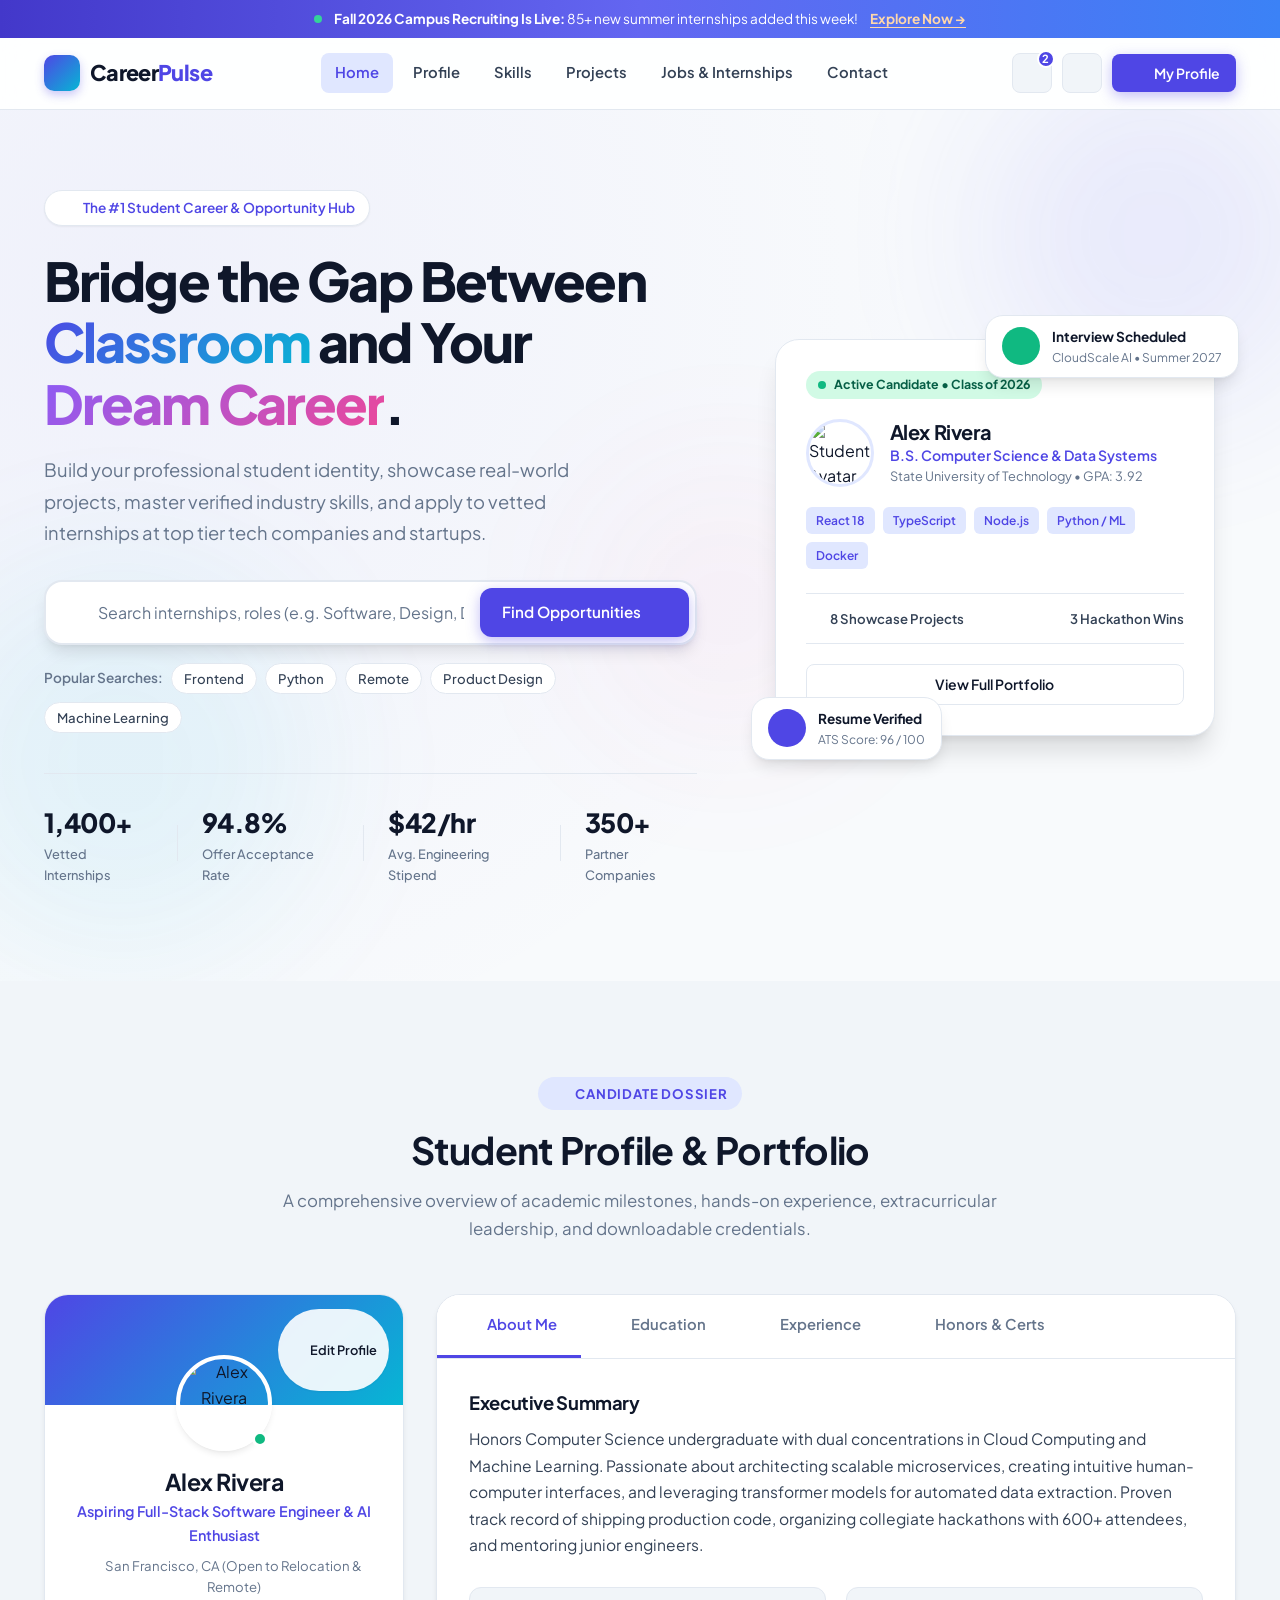
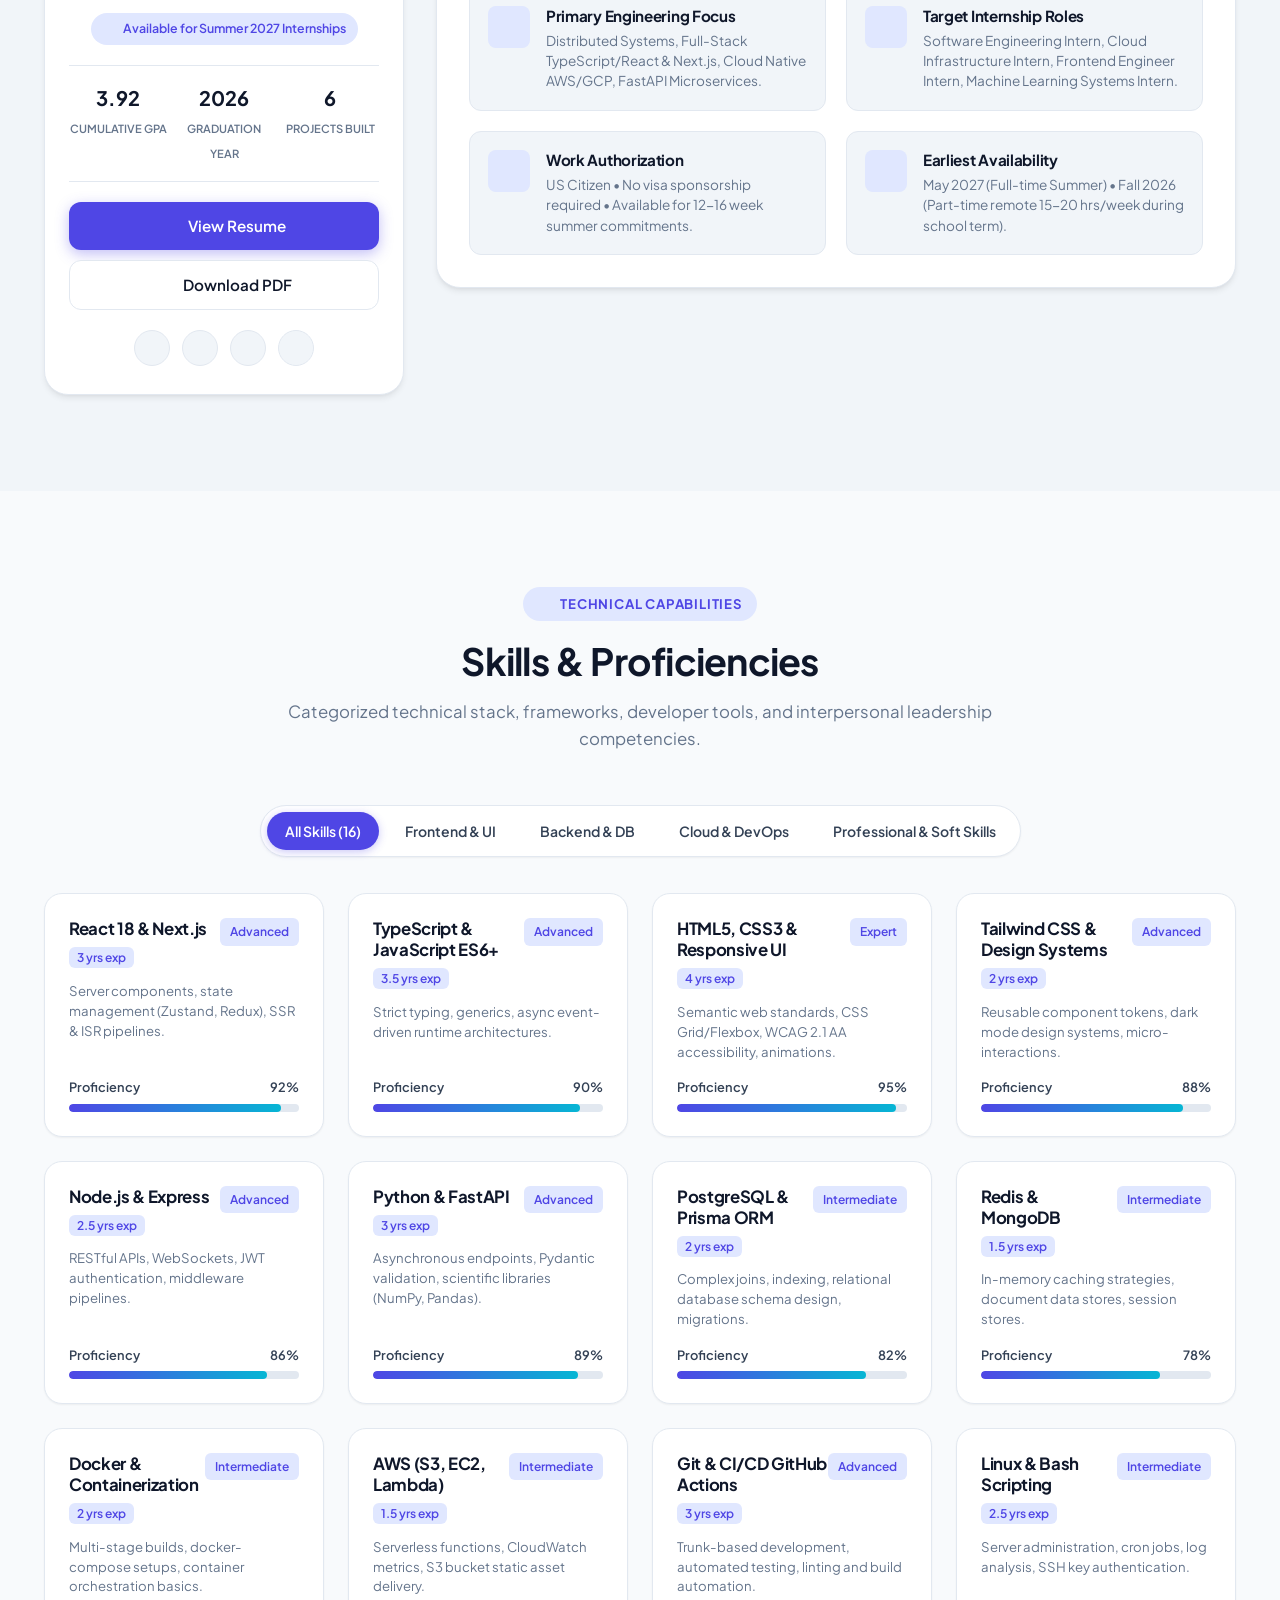
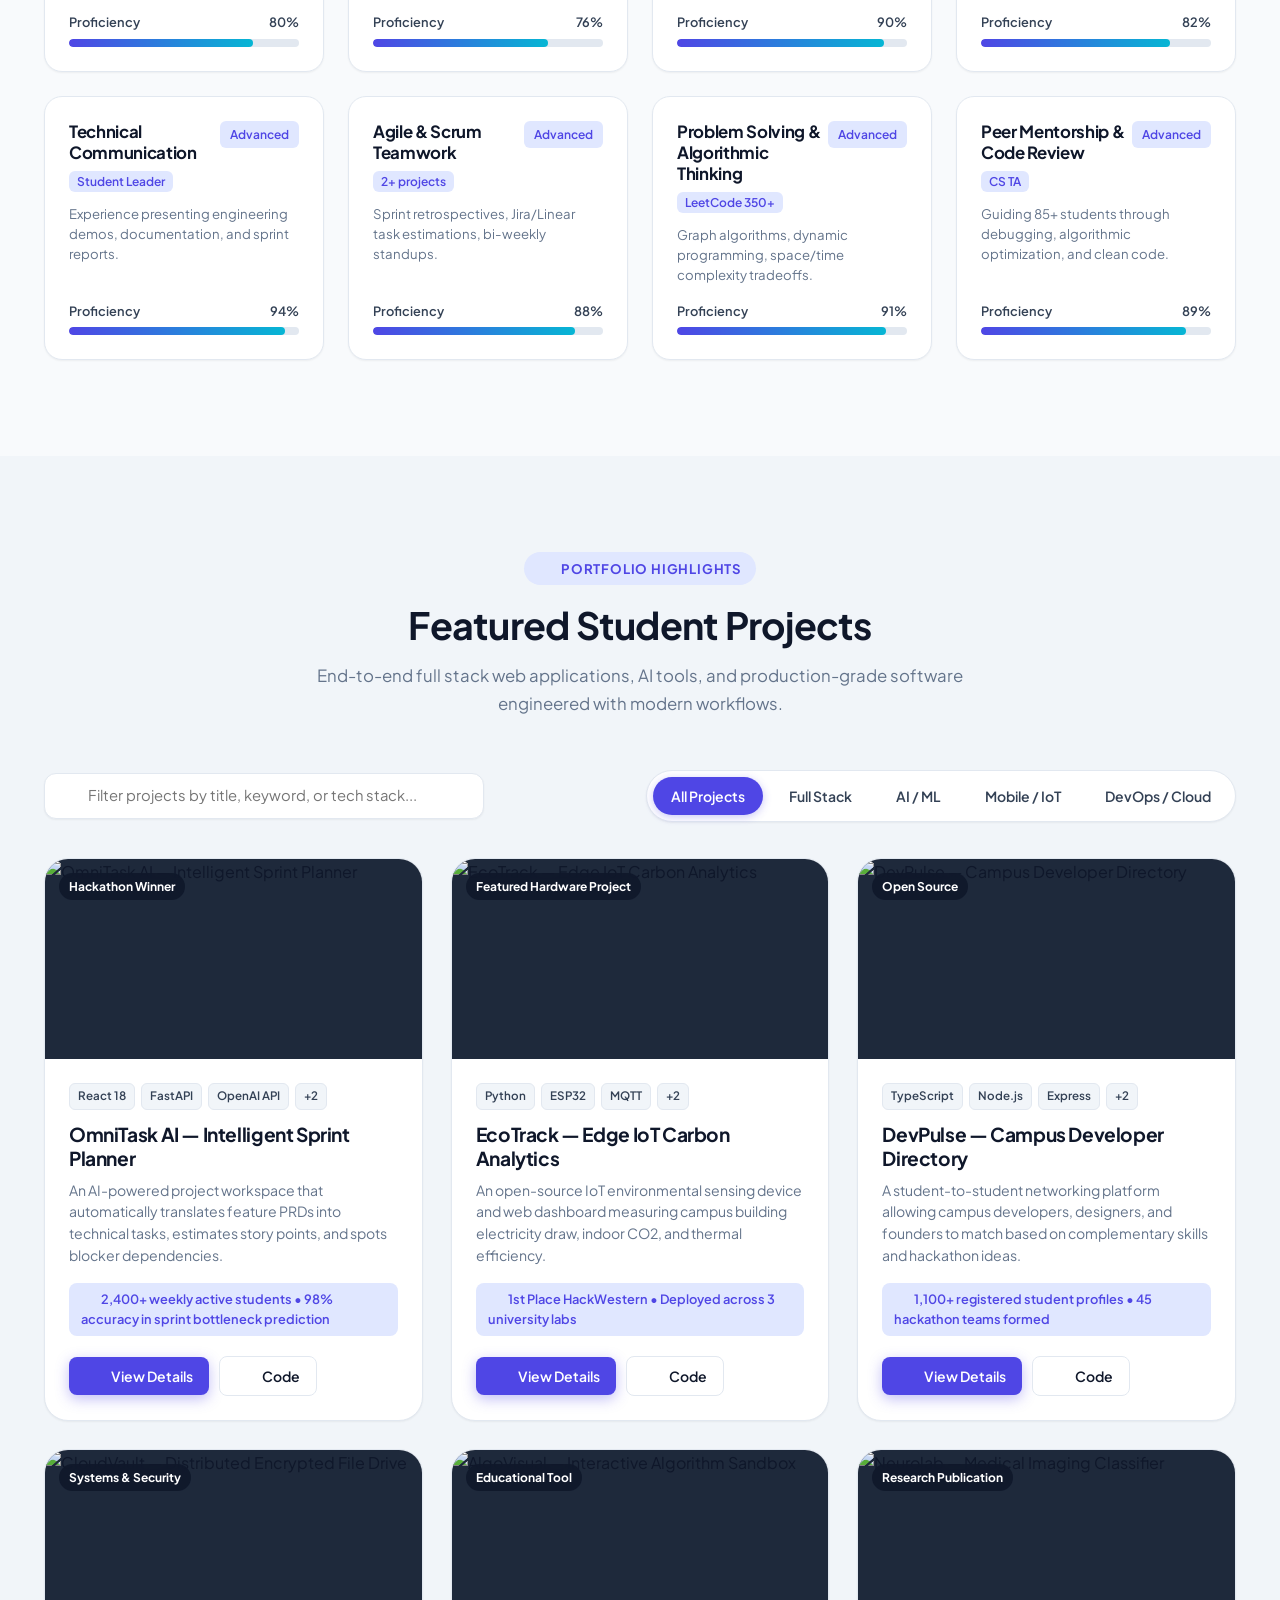
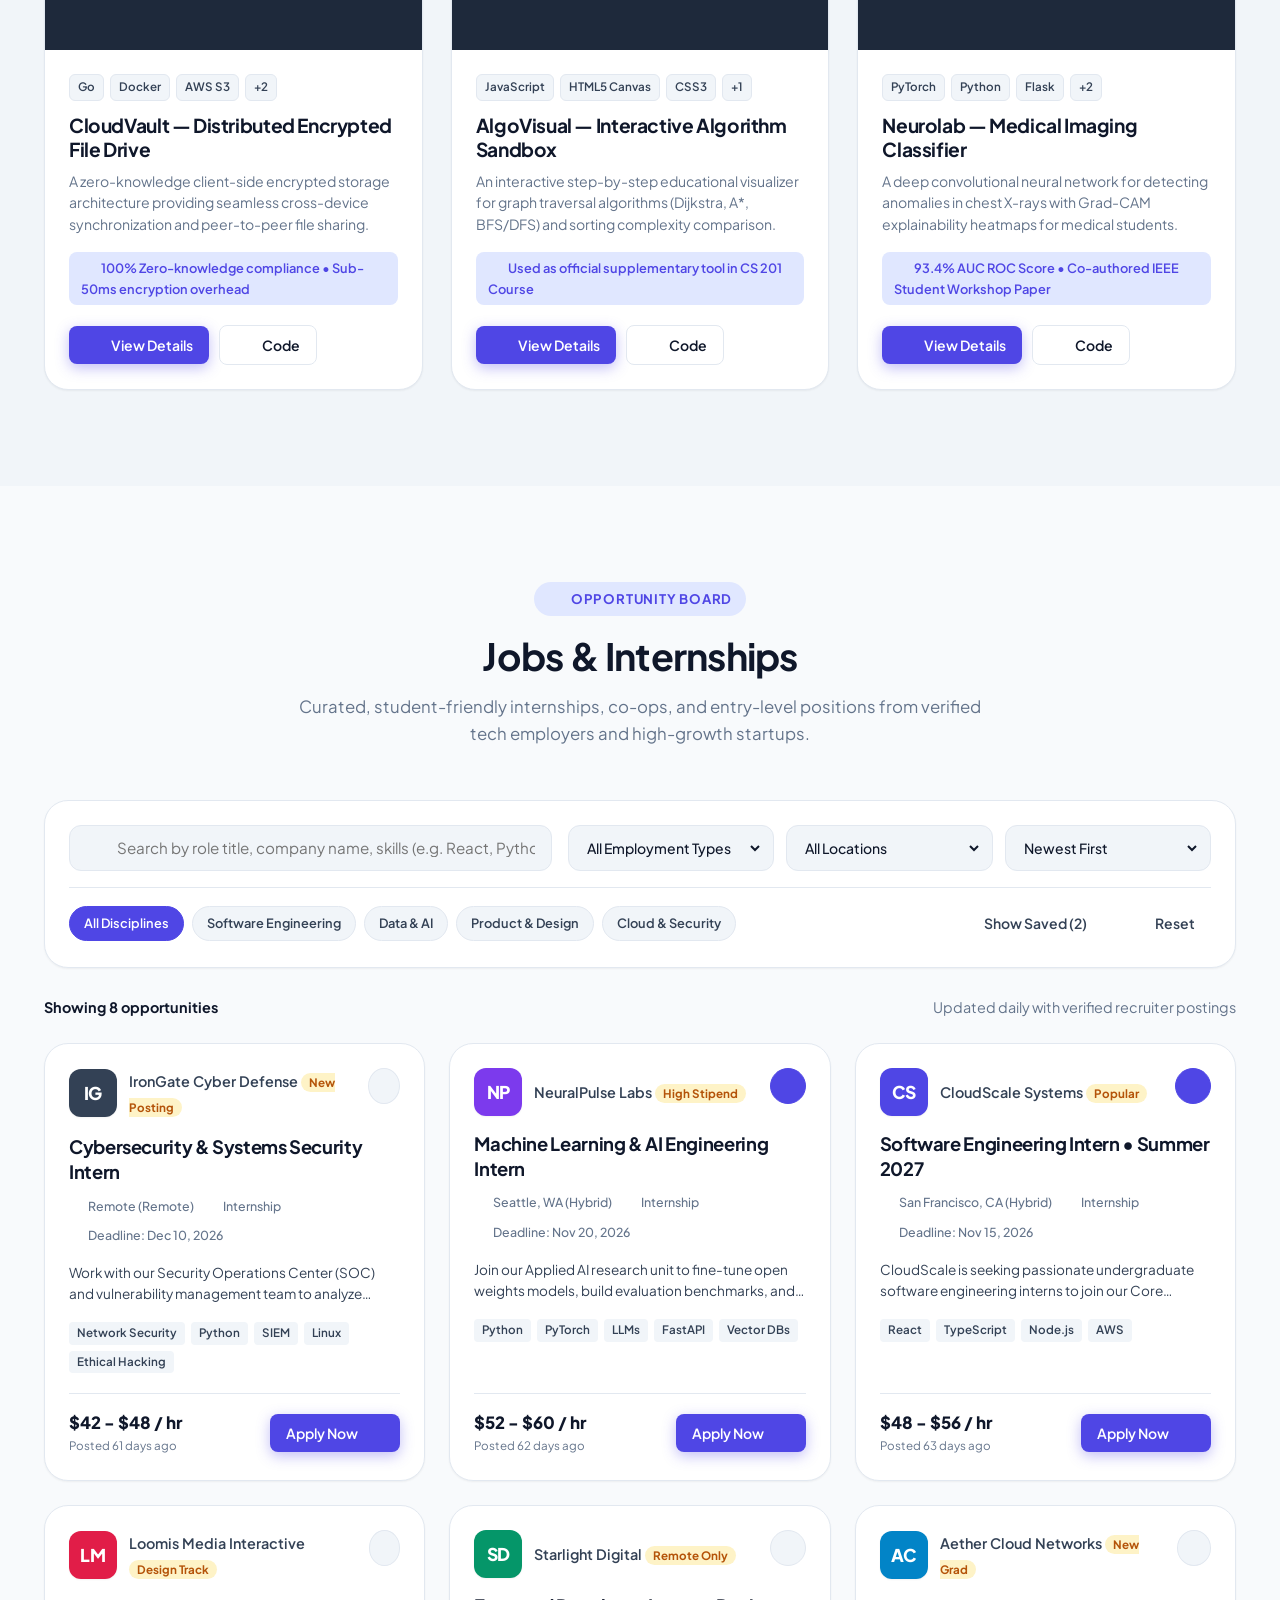
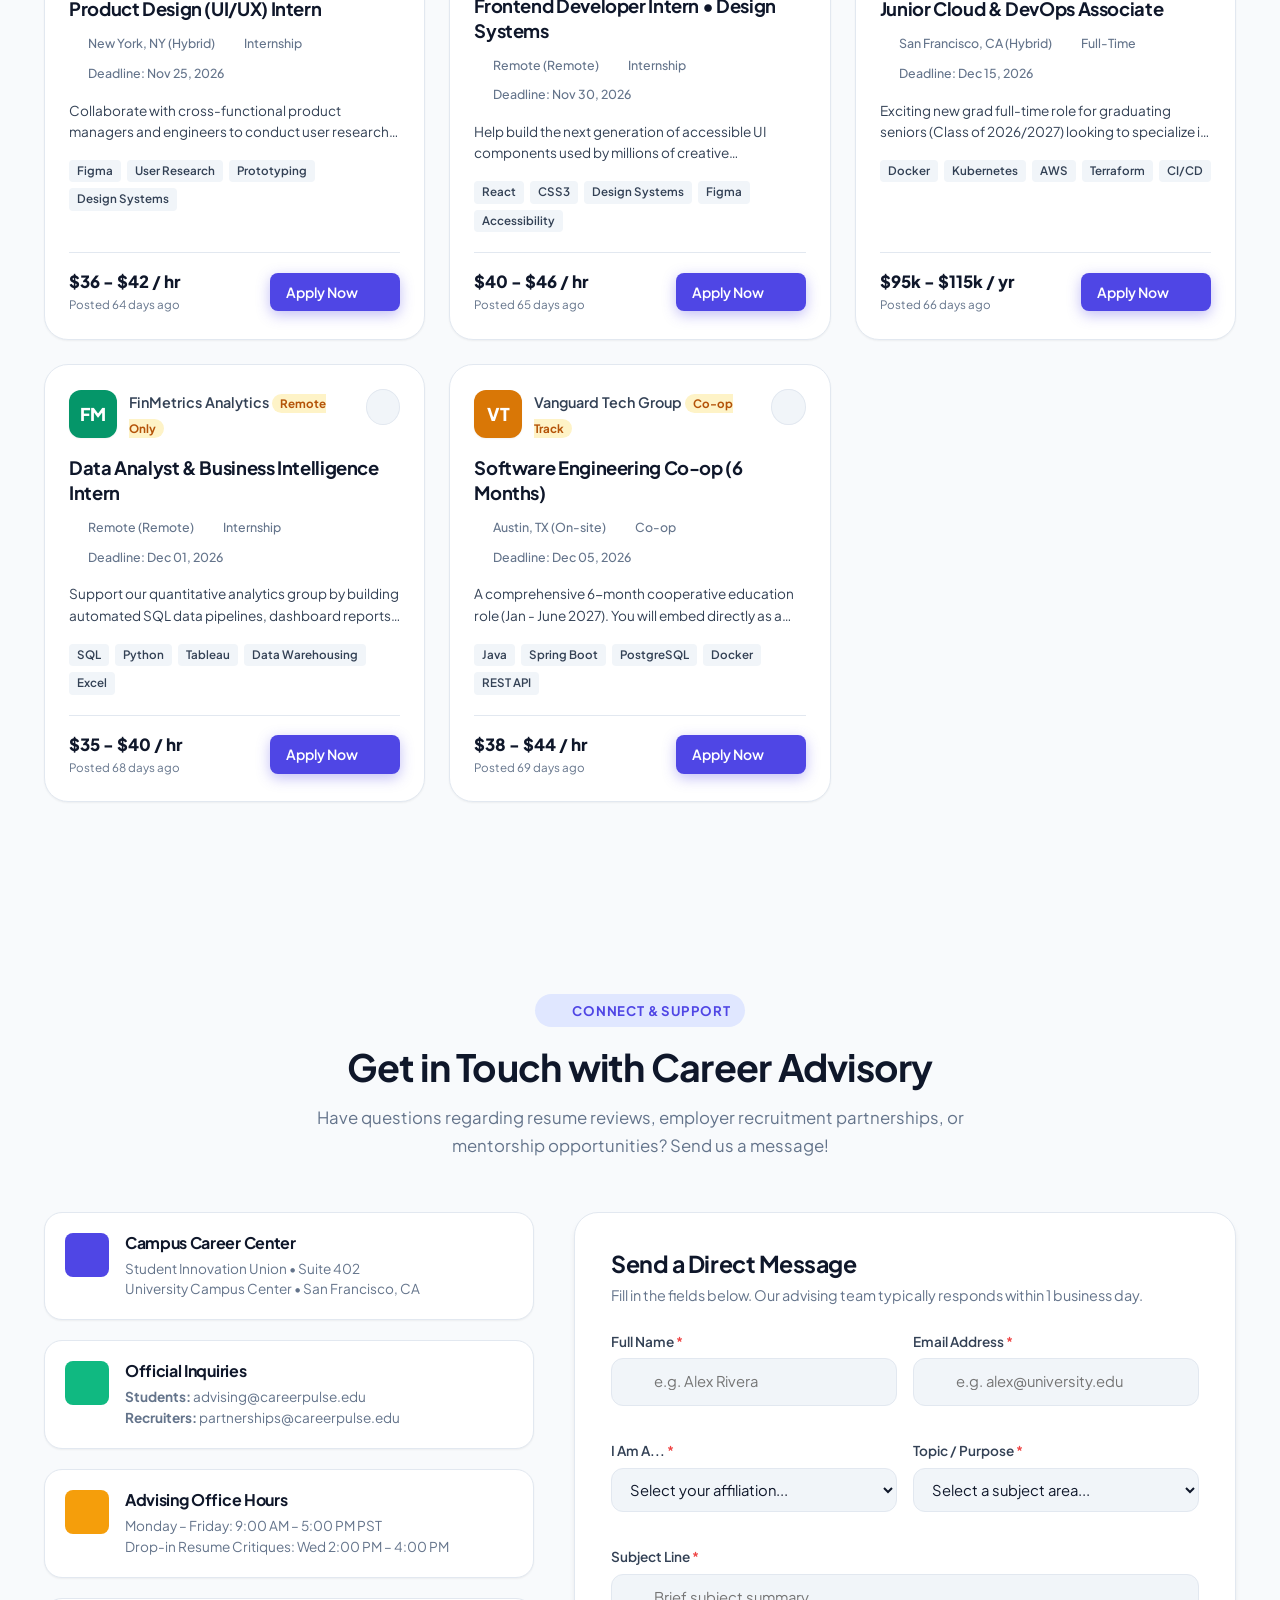
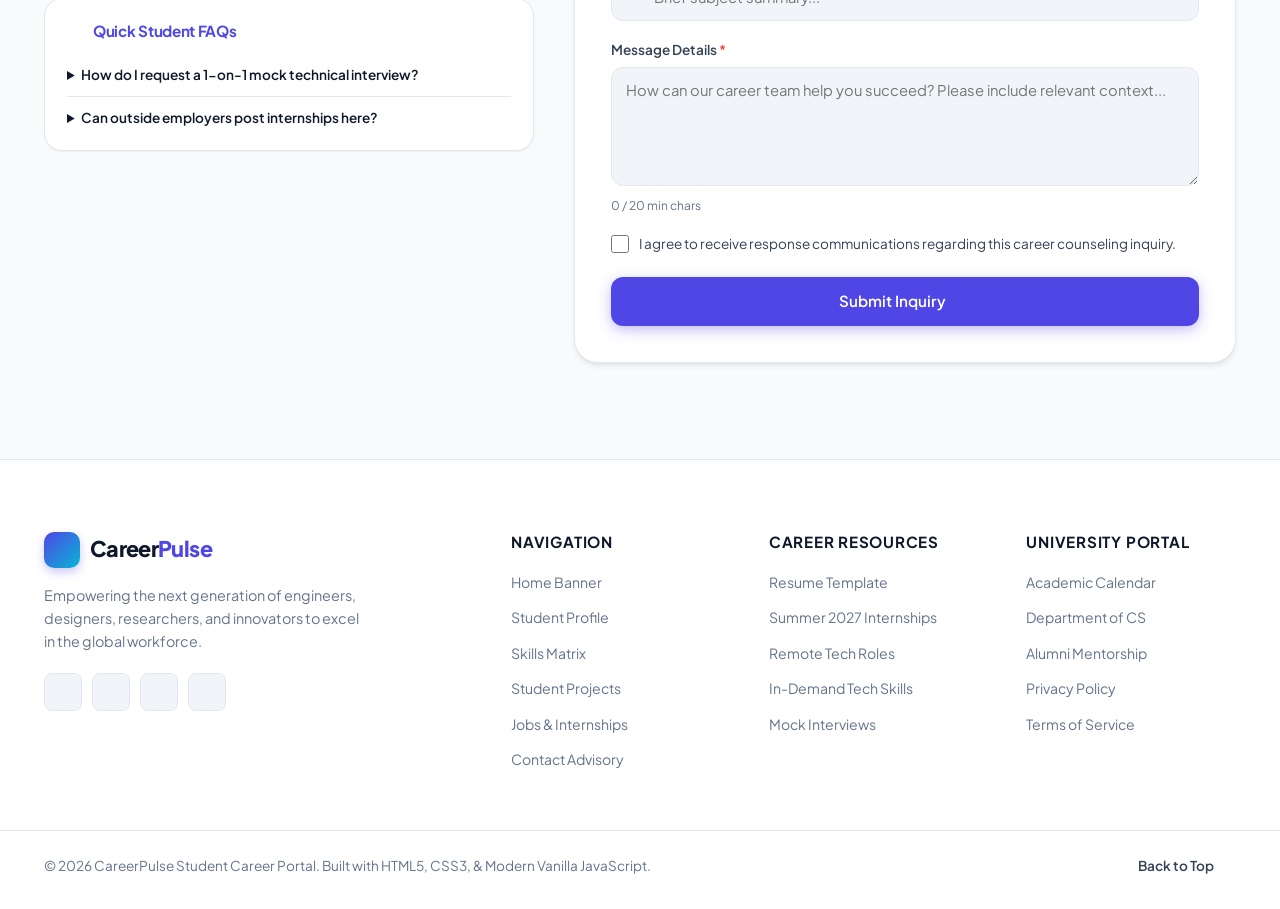
==== index.html @ 093ca470 "Initial commit: Modern responsive student career website" ====
<!DOCTYPE html>
<html lang="en" data-theme="light">
<head>
  <meta charset="UTF-8">
  <meta name="viewport" content="width=device-width, initial-scale=1.0">
  <title>CareerPulse | Modern Student Career & Internship Portal</title>
  <meta name="description" content="Discover top student internships, showcase your projects, track in-demand skills, and connect with top recruiters.">
  <link rel="preconnect" href="https://fonts.googleapis.com">
  <link rel="preconnect" href="https://fonts.gstatic.com" crossorigin>
  <link href="https://fonts.googleapis.com/css2?family=Plus+Jakarta+Sans:wght@300;400;500;600;700;800&family=Space+Grotesk:wght@500;700&display=swap" rel="stylesheet">
  <!-- Lucide Icons -->
  <script src="https://unpkg.com/lucide@latest"></script>
  <link rel="stylesheet" href="css/style.css">
</head>
<body>
  <!-- Top Announcement Bar -->
  <aside class="announcement-bar" role="region" aria-label="Announcement">
    <div class="container announcement-content">
      <span class="badge-pulse"></span>
      <span class="announcement-text"><strong>Fall 2026 Campus Recruiting Is Live:</strong> 85+ new summer internships added this week!</span>
      <a href="#jobs" class="announcement-link">Explore Now &rarr;</a>
    </div>
  </aside>

  <!-- Navigation Bar -->
  <header class="navbar" id="navbar">
    <div class="container nav-container">
      <a href="#home" class="nav-logo" aria-label="CareerPulse Home">
        <div class="logo-icon">
          <i data-lucide="sparkles"></i>
        </div>
        <span class="logo-text">Career<span>Pulse</span></span>
      </a>

      <!-- Desktop Nav Links -->
      <nav class="nav-links" id="navLinks" aria-label="Main Navigation">
        <a href="#home" class="nav-link active">Home</a>
        <a href="#profile" class="nav-link">Profile</a>
        <a href="#skills" class="nav-link">Skills</a>
        <a href="#projects" class="nav-link">Projects</a>
        <a href="#jobs" class="nav-link">Jobs & Internships</a>
        <a href="#contact" class="nav-link">Contact</a>
      </nav>

      <!-- Right Nav Controls -->
      <div class="nav-actions">
        <!-- Saved Jobs Indicator -->
        <button class="nav-btn saved-jobs-btn" id="savedJobsToggleBtn" title="View Bookmarked Jobs" aria-label="View Saved Jobs">
          <i data-lucide="bookmark"></i>
          <span class="badge-count" id="savedJobsCounter">0</span>
        </button>

        <!-- Theme Toggle -->
        <button class="nav-btn theme-toggle" id="themeToggleBtn" title="Toggle Theme" aria-label="Toggle dark/light theme">
          <i data-lucide="moon" class="theme-icon-moon"></i>
          <i data-lucide="sun" class="theme-icon-sun"></i>
        </button>

        <!-- Edit Profile / Quick Action -->
        <button class="btn btn-primary btn-sm" id="quickProfileBtn">
          <i data-lucide="user-check"></i>
          <span>My Profile</span>
        </button>

        <!-- Mobile Menu Hamburger -->
        <button class="nav-btn mobile-menu-btn" id="mobileMenuBtn" aria-label="Toggle Navigation Menu" aria-expanded="false">
          <i data-lucide="menu" class="menu-open-icon"></i>
          <i data-lucide="x" class="menu-close-icon"></i>
        </button>
      </div>
    </div>
  </header>

  <main>
    <!-- HERO SECTION -->
    <section id="home" class="hero-section">
      <div class="hero-bg-shapes" aria-hidden="true">
        <div class="shape shape-1"></div>
        <div class="shape shape-2"></div>
        <div class="shape shape-3"></div>
      </div>

      <div class="container hero-container">
        <div class="hero-content">
          <div class="hero-badge">
            <i data-lucide="graduation-cap"></i>
            <span>The #1 Student Career & Opportunity Hub</span>
          </div>

          <h1 class="hero-title">
            Bridge the Gap Between <span class="gradient-text">Classroom</span> and Your <span class="gradient-text-alt">Dream Career</span>.
          </h1>

          <p class="hero-description">
            Build your professional student identity, showcase real-world projects, master verified industry skills, and apply to vetted internships at top tier tech companies and startups.
          </p>

          <!-- Hero Search & Action Bar -->
          <div class="hero-search-box">
            <div class="hero-search-input-wrap">
              <i data-lucide="search" class="search-icon"></i>
              <input type="text" id="heroSearchInput" placeholder="Search internships, roles (e.g. Software, Design, Data)..." aria-label="Search opportunities">
            </div>
            <button class="btn btn-primary" id="heroSearchBtn">
              <span>Find Opportunities</span>
              <i data-lucide="arrow-right"></i>
            </button>
          </div>

          <div class="hero-quick-tags">
            <span class="quick-tags-label">Popular Searches:</span>
            <button class="tag-pill" data-query="Frontend">Frontend</button>
            <button class="tag-pill" data-query="Python">Python</button>
            <button class="tag-pill" data-query="Remote">Remote</button>
            <button class="tag-pill" data-query="Product Design">Product Design</button>
            <button class="tag-pill" data-query="Machine Learning">Machine Learning</button>
          </div>

          <!-- Hero Metrics -->
          <div class="hero-metrics">
            <div class="metric-card">
              <span class="metric-number">1,400+</span>
              <span class="metric-label">Vetted Internships</span>
            </div>
            <div class="metric-divider"></div>
            <div class="metric-card">
              <span class="metric-number">94.8%</span>
              <span class="metric-label">Offer Acceptance Rate</span>
            </div>
            <div class="metric-divider"></div>
            <div class="metric-card">
              <span class="metric-number">$42/hr</span>
              <span class="metric-label">Avg. Engineering Stipend</span>
            </div>
            <div class="metric-divider"></div>
            <div class="metric-card">
              <span class="metric-number">350+</span>
              <span class="metric-label">Partner Companies</span>
            </div>
          </div>
        </div>

        <!-- Hero Interactive Preview Card -->
        <div class="hero-visual">
          <div class="hero-card-stack">
            <!-- Glassmorphism Preview Card -->
            <div class="featured-student-card">
              <div class="card-status-pill">
                <span class="status-dot"></span>
                <span>Active Candidate &bull; Class of 2026</span>
              </div>
              <div class="student-mini-profile">
                <img src="https://images.unsplash.com/photo-1534528741775-53994a69daeb?auto=format&fit=crop&w=250&q=80" alt="Student Avatar" class="mini-avatar" id="heroAvatarImg">
                <div>
                  <h3 class="student-name" id="heroCardName">Alex Rivera</h3>
                  <p class="student-role" id="heroCardRole">Computer Science & Data Senior</p>
                  <p class="student-uni">State University of Technology &bull; GPA: 3.92</p>
                </div>
              </div>

              <div class="card-skills-row">
                <span class="badge badge-accent">React 18</span>
                <span class="badge badge-accent">TypeScript</span>
                <span class="badge badge-accent">Node.js</span>
                <span class="badge badge-accent">Python / ML</span>
                <span class="badge badge-accent">Docker</span>
              </div>

              <div class="hero-card-stats">
                <div class="stat-mini">
                  <i data-lucide="folder-git-2"></i>
                  <span>8 Showcase Projects</span>
                </div>
                <div class="stat-mini">
                  <i data-lucide="award"></i>
                  <span>3 Hackathon Wins</span>
                </div>
              </div>

              <div class="hero-card-actions">
                <a href="#profile" class="btn btn-outline btn-sm full-width">View Full Portfolio</a>
              </div>
            </div>

            <!-- Floating Badges -->
            <div class="floating-badge badge-top-right">
              <div class="icon-circle bg-emerald">
                <i data-lucide="check-circle-2"></i>
              </div>
              <div>
                <strong>Interview Scheduled</strong>
                <p>CloudScale AI &bull; Summer 2027</p>
              </div>
            </div>

            <div class="floating-badge badge-bottom-left">
              <div class="icon-circle bg-indigo">
                <i data-lucide="file-check"></i>
              </div>
              <div>
                <strong>Resume Verified</strong>
                <p>ATS Score: 96 / 100</p>
              </div>
            </div>
          </div>
        </div>
      </div>
    </section>

    <!-- SECTION: STUDENT PROFILE -->
    <section id="profile" class="section profile-section">
      <div class="container">
        <div class="section-header">
          <div class="section-tag">
            <i data-lucide="user"></i>
            <span>Candidate Dossier</span>
          </div>
          <h2 class="section-title">Student Profile & Portfolio</h2>
          <p class="section-subtitle">
            A comprehensive overview of academic milestones, hands-on experience, extracurricular leadership, and downloadable credentials.
          </p>
        </div>

        <div class="profile-layout">
          <!-- Profile Sidebar Card -->
          <div class="profile-card">
            <div class="profile-banner">
              <button class="profile-edit-btn" id="openEditProfileBtn" title="Edit Student Profile">
                <i data-lucide="pencil"></i>
                <span>Edit Profile</span>
              </button>
            </div>

            <div class="profile-info-block">
              <div class="profile-avatar-wrapper">
                <img src="https://images.unsplash.com/photo-1534528741775-53994a69daeb?auto=format&fit=crop&w=300&q=80" alt="Alex Rivera" class="profile-avatar" id="mainProfileAvatar">
                <span class="online-indicator" title="Actively Seeking Opportunities"></span>
              </div>

              <h3 class="profile-name" id="profileName">Alex Rivera</h3>
              <p class="profile-headline" id="profileHeadline">Aspiring Full-Stack Software Engineer & AI Enthusiast</p>
              <p class="profile-institution">
                <i data-lucide="map-pin"></i>
                <span id="profileLocation">San Francisco, CA (Open to Relocation & Remote)</span>
              </p>

              <div class="profile-status-chip">
                <i data-lucide="check-circle"></i>
                <span>Available for Summer 2027 Internships</span>
              </div>

              <div class="profile-quick-stats">
                <div class="pstat">
                  <span class="pstat-value" id="profileGpa">3.92</span>
                  <span class="pstat-label">Cumulative GPA</span>
                </div>
                <div class="pstat">
                  <span class="pstat-value">2026</span>
                  <span class="pstat-label">Graduation Year</span>
                </div>
                <div class="pstat">
                  <span class="pstat-value" id="profileProjectCount">6</span>
                  <span class="pstat-label">Projects Built</span>
                </div>
              </div>

              <div class="profile-actions">
                <button class="btn btn-primary full-width" id="previewResumeBtn">
                  <i data-lucide="file-text"></i>
                  <span>View Resume</span>
                </button>
                <button class="btn btn-outline full-width" id="downloadResumeBtn">
                  <i data-lucide="download"></i>
                  <span>Download PDF</span>
                </button>
              </div>

              <div class="profile-socials">
                <a href="https://github.com" target="_blank" rel="noopener noreferrer" class="social-link" title="GitHub Profile">
                  <i data-lucide="github"></i>
                </a>
                <a href="https://linkedin.com" target="_blank" rel="noopener noreferrer" class="social-link" title="LinkedIn Profile">
                  <i data-lucide="linkedin"></i>
                </a>
                <a href="https://twitter.com" target="_blank" rel="noopener noreferrer" class="social-link" title="Twitter / X">
                  <i data-lucide="twitter"></i>
                </a>
                <a href="mailto:alex.rivera@campus.edu" class="social-link" title="Email Alex">
                  <i data-lucide="mail"></i>
                </a>
              </div>
            </div>
          </div>

          <!-- Profile Details Tabs & Content -->
          <div class="profile-details-card">
            <!-- Tabs Navigation -->
            <div class="tabs-header" role="tablist">
              <button class="tab-btn active" role="tab" aria-selected="true" data-tab="tab-about">
                <i data-lucide="user"></i> About Me
              </button>
              <button class="tab-btn" role="tab" aria-selected="false" data-tab="tab-education">
                <i data-lucide="graduation-cap"></i> Education
              </button>
              <button class="tab-btn" role="tab" aria-selected="false" data-tab="tab-experience">
                <i data-lucide="briefcase"></i> Experience
              </button>
              <button class="tab-btn" role="tab" aria-selected="false" data-tab="tab-awards">
                <i data-lucide="award"></i> Honors & Certs
              </button>
            </div>

            <!-- Tab 1: About Me -->
            <div class="tab-pane active" id="tab-about" role="tabpanel">
              <div class="profile-bio-section">
                <h4 class="subhead">Executive Summary</h4>
                <p id="profileBioText" class="bio-text">
                  Honors Computer Science undergraduate with dual concentrations in Cloud Computing and Machine Learning. Passionate about architecting scalable microservices, creating intuitive human-computer interfaces, and leveraging transformer models for automated data extraction. Proven track record of shipping production code, organizing collegiate hackathons with 600+ attendees, and mentoring junior engineers.
                </p>
              </div>

              <div class="career-focus-grid">
                <div class="focus-card">
                  <div class="focus-icon">
                    <i data-lucide="code-2"></i>
                  </div>
                  <div class="focus-text">
                    <h5>Primary Engineering Focus</h5>
                    <p>Distributed Systems, Full-Stack TypeScript/React & Next.js, Cloud Native AWS/GCP, FastAPI Microservices.</p>
                  </div>
                </div>

                <div class="focus-card">
                  <div class="focus-icon">
                    <i data-lucide="compass"></i>
                  </div>
                  <div class="focus-text">
                    <h5>Target Internship Roles</h5>
                    <p>Software Engineering Intern, Cloud Infrastructure Intern, Frontend Engineer Intern, Machine Learning Systems Intern.</p>
                  </div>
                </div>

                <div class="focus-card">
                  <div class="focus-icon">
                    <i data-lucide="globe"></i>
                  </div>
                  <div class="focus-text">
                    <h5>Work Authorization</h5>
                    <p>US Citizen &bull; No visa sponsorship required &bull; Available for 12-16 week summer commitments.</p>
                  </div>
                </div>

                <div class="focus-card">
                  <div class="focus-icon">
                    <i data-lucide="calendar"></i>
                  </div>
                  <div class="focus-text">
                    <h5>Earliest Availability</h5>
                    <p>May 2027 (Full-time Summer) &bull; Fall 2026 (Part-time remote 15-20 hrs/week during school term).</p>
                  </div>
                </div>
              </div>
            </div>

            <!-- Tab 2: Education -->
            <div class="tab-pane" id="tab-education" role="tabpanel">
              <div class="timeline">
                <div class="timeline-item">
                  <div class="timeline-dot"></div>
                  <div class="timeline-content">
                    <div class="timeline-header">
                      <div>
                        <h4 class="timeline-title">Bachelor of Science in Computer Science & Data Systems</h4>
                        <span class="timeline-institution">State University of Technology &bull; San Francisco, CA</span>
                      </div>
                      <span class="timeline-period">Aug 2023 &ndash; Present (Exp. May 2026)</span>
                    </div>
                    <p class="timeline-desc">
                      Dean's List (6 Consecutive Semesters). Recipient of Presidential Academic Excellence Scholarship. President of Association for Computing Machinery (ACM) Student Chapter.
                    </p>
                    <div class="coursework-chips">
                      <span class="course-chip">Data Structures & Algorithms (A+)</span>
                      <span class="course-chip">Operating Systems & C/C++ (A)</span>
                      <span class="course-chip">Database Management & SQL (A)</span>
                      <span class="course-chip">Distributed Cloud Systems (A)</span>
                      <span class="course-chip">Computer Networks & Security (A-)</span>
                      <span class="course-chip">Applied Deep Learning (A)</span>
                    </div>
                  </div>
                </div>

                <div class="timeline-item">
                  <div class="timeline-dot"></div>
                  <div class="timeline-content">
                    <div class="timeline-header">
                      <div>
                        <h4 class="timeline-title">High School Diploma &bull; STEM Magnet Track</h4>
                        <span class="timeline-institution">Pacific Heights Science Academy</span>
                      </div>
                      <span class="timeline-period">2019 &ndash; 2023</span>
                    </div>
                    <p class="timeline-desc">
                      Valedictorian, AP National Scholar (Calc BC, Physics C, CS A). Captain of Robotics VEX League Team.
                    </p>
                  </div>
                </div>
              </div>
            </div>

            <!-- Tab 3: Experience -->
            <div class="tab-pane" id="tab-experience" role="tabpanel">
              <div class="timeline">
                <div class="timeline-item">
                  <div class="timeline-dot"></div>
                  <div class="timeline-content">
                    <div class="timeline-header">
                      <div>
                        <h4 class="timeline-title">Undergraduate Software Engineering Fellow</h4>
                        <span class="timeline-institution">University Tech Incubator &bull; Remote</span>
                      </div>
                      <span class="timeline-period">May 2025 &ndash; Aug 2025</span>
                    </div>
                    <ul class="timeline-list">
                      <li>Designed and deployed an internal dashboard with React, Tailwind, and Supabase utilized by 1,200+ active university researchers.</li>
                      <li>Reduced GraphQL query latency by 38% through Redis caching and query batching optimizations.</li>
                      <li>Collaborated with 4 cross-functional team members in bi-weekly Agile sprints, Git pull-request code reviews, and CI/CD pipelines via GitHub Actions.</li>
                    </ul>
                  </div>
                </div>

                <div class="timeline-item">
                  <div class="timeline-dot"></div>
                  <div class="timeline-content">
                    <div class="timeline-header">
                      <div>
                        <h4 class="timeline-title">Computer Science Teaching Assistant (CS 201)</h4>
                        <span class="timeline-institution">Department of Computer Science</span>
                      </div>
                      <span class="timeline-period">Jan 2025 &ndash; May 2025</span>
                    </div>
                    <ul class="timeline-list">
                      <li>Led weekly lab sessions and office hours for 85+ sophomore students in Data Structures and Object-Oriented Programming (Java & Python).</li>
                      <li>Created automated autograding unit test suites with JUnit, cutting grading turnaround time by 50%.</li>
                    </ul>
                  </div>
                </div>
              </div>
            </div>

            <!-- Tab 4: Awards & Certifications -->
            <div class="tab-pane" id="tab-awards" role="tabpanel">
              <div class="awards-grid">
                <div class="award-card">
                  <div class="award-icon bg-amber">
                    <i data-lucide="trophy"></i>
                  </div>
                  <div>
                    <h5 class="award-title">1st Place &bull; HackWestern 2025</h5>
                    <p class="award-sub">Built 'EcoTrack', an edge-AI IoT carbon auditor among 180+ university teams.</p>
                  </div>
                </div>

                <div class="award-card">
                  <div class="award-icon bg-blue">
                    <i data-lucide="cloud"></i>
                  </div>
                  <div>
                    <h5 class="award-title">AWS Certified Solutions Architect &bull; Associate</h5>
                    <p class="award-sub">Amazon Web Services &bull; Validated multi-tier cloud infrastructure, VPCs, and IAM.</p>
                  </div>
                </div>

                <div class="award-card">
                  <div class="award-icon bg-purple">
                    <i data-lucide="shield-check"></i>
                  </div>
                  <div>
                    <h5 class="award-title">Meta Certified Front-End Developer</h5>
                    <p class="award-sub">Comprehensive professional specialization covering React, UX principles, and testing.</p>
                  </div>
                </div>

                <div class="award-card">
                  <div class="award-icon bg-emerald">
                    <i data-lucide="star"></i>
                  </div>
                  <div>
                    <h5 class="award-title">Grace Hopper Celebration Student Scholar</h5>
                    <p class="award-sub">Awarded full conference attendance scholarship based on technical leadership & mentorship.</p>
                  </div>
                </div>
              </div>
            </div>
          </div>
        </div>
      </div>
    </section>

    <!-- SECTION: SKILLS & PROJECTS -->
    <section id="skills" class="section skills-section">
      <div class="container">
        <div class="section-header">
          <div class="section-tag">
            <i data-lucide="cpu"></i>
            <span>Technical Capabilities</span>
          </div>
          <h2 class="section-title">Skills & Proficiencies</h2>
          <p class="section-subtitle">
            Categorized technical stack, frameworks, developer tools, and interpersonal leadership competencies.
          </p>
        </div>

        <!-- Skills Filter Tabs -->
        <div class="skills-filter-wrapper">
          <div class="filter-pills" id="skillsFilterPills">
            <button class="filter-pill active" data-category="all">All Skills (16)</button>
            <button class="filter-pill" data-category="frontend">Frontend & UI</button>
            <button class="filter-pill" data-category="backend">Backend & DB</button>
            <button class="filter-pill" data-category="cloud">Cloud & DevOps</button>
            <button class="filter-pill" data-category="soft">Professional & Soft Skills</button>
          </div>
        </div>

        <!-- Skills Grid Container -->
        <div class="skills-grid" id="skillsGridContainer">
          <!-- Populated by JavaScript -->
        </div>
      </div>
    </section>

    <!-- SECTION: PROJECTS -->
    <section id="projects" class="section projects-section">
      <div class="container">
        <div class="section-header">
          <div class="section-tag">
            <i data-lucide="folder-code"></i>
            <span>Portfolio Highlights</span>
          </div>
          <h2 class="section-title">Featured Student Projects</h2>
          <p class="section-subtitle">
            End-to-end full stack web applications, AI tools, and production-grade software engineered with modern workflows.
          </p>
        </div>

        <!-- Project Controls: Search & Category Filter -->
        <div class="projects-toolbar">
          <div class="search-input-box">
            <i data-lucide="search"></i>
            <input type="text" id="projectSearchInput" placeholder="Filter projects by title, keyword, or tech stack...">
            <button class="clear-input-btn" id="clearProjectSearchBtn" aria-label="Clear project search" style="display:none;">
              <i data-lucide="x"></i>
            </button>
          </div>

          <div class="filter-pills" id="projectCategoryFilter">
            <button class="filter-pill active" data-filter="all">All Projects</button>
            <button class="filter-pill" data-filter="fullstack">Full Stack</button>
            <button class="filter-pill" data-filter="ai">AI / ML</button>
            <button class="filter-pill" data-filter="mobile">Mobile / IoT</button>
            <button class="filter-pill" data-filter="cloud">DevOps / Cloud</button>
          </div>
        </div>

        <!-- Projects Grid -->
        <div class="projects-grid" id="projectsGridContainer">
          <!-- Populated dynamically via JS -->
        </div>

        <div class="projects-empty-state" id="projectsEmptyState" style="display: none;">
          <div class="empty-icon"><i data-lucide="layers"></i></div>
          <h3>No matching projects found</h3>
          <p>Try searching for different keywords or clear the category filters.</p>
          <button class="btn btn-outline btn-sm" id="resetProjectsFilterBtn">Reset Filter</button>
        </div>
      </div>
    </section>

    <!-- SECTION: JOBS AND INTERNSHIPS -->
    <section id="jobs" class="section jobs-section">
      <div class="container">
        <div class="section-header">
          <div class="section-tag">
            <i data-lucide="briefcase"></i>
            <span>Opportunity Board</span>
          </div>
          <h2 class="section-title">Jobs & Internships</h2>
          <p class="section-subtitle">
            Curated, student-friendly internships, co-ops, and entry-level positions from verified tech employers and high-growth startups.
          </p>
        </div>

        <!-- Jobs Search & Multi-Filter Bar -->
        <div class="jobs-filter-panel">
          <div class="jobs-main-search-row">
            <div class="jobs-search-input">
              <i data-lucide="search"></i>
              <input type="text" id="jobSearchInput" placeholder="Search by role title, company name, skills (e.g. React, Python, Remote)...">
              <button class="clear-input-btn" id="clearJobSearchBtn" aria-label="Clear job search" style="display:none;">
                <i data-lucide="x"></i>
              </button>
            </div>

            <div class="jobs-select-group">
              <!-- Type Filter -->
              <div class="custom-select-wrap">
                <select id="jobTypeFilter" aria-label="Filter by Job Type">
                  <option value="all">All Employment Types</option>
                  <option value="Internship">Internship (Summer / Fall)</option>
                  <option value="Co-op">Co-op (6 Months)</option>
                  <option value="Full-Time">Entry-Level Full-Time</option>
                  <option value="Part-Time">Part-Time Student Role</option>
                </select>
              </div>

              <!-- Location / Setting Filter -->
              <div class="custom-select-wrap">
                <select id="jobLocationFilter" aria-label="Filter by Location">
                  <option value="all">All Locations</option>
                  <option value="Remote">Remote Only</option>
                  <option value="Hybrid">Hybrid</option>
                  <option value="San Francisco, CA">San Francisco, CA</option>
                  <option value="New York, NY">New York, NY</option>
                  <option value="Seattle, WA">Seattle, WA</option>
                  <option value="Austin, TX">Austin, TX</option>
                </select>
              </div>

              <!-- Sort Order -->
              <div class="custom-select-wrap">
                <select id="jobSortFilter" aria-label="Sort Jobs">
                  <option value="newest">Newest First</option>
                  <option value="stipend-high">Highest Stipend / Salary</option>
                  <option value="deadline">Application Deadline Soonest</option>
                </select>
              </div>
            </div>
          </div>

          <!-- Quick Filters & Saved Switch -->
          <div class="jobs-secondary-bar">
            <div class="jobs-tags-quick" id="jobCategoryTags">
              <button class="sub-pill active" data-dept="all">All Disciplines</button>
              <button class="sub-pill" data-dept="Software Engineering">Software Engineering</button>
              <button class="sub-pill" data-dept="Data & AI">Data & AI</button>
              <button class="sub-pill" data-dept="Product & UI/UX">Product & Design</button>
              <button class="sub-pill" data-dept="Cloud & Security">Cloud & Security</button>
            </div>

            <div class="jobs-filter-actions">
              <button class="btn btn-ghost btn-sm" id="bookmarkedOnlyToggleBtn">
                <i data-lucide="bookmark"></i>
                <span id="savedFilterText">Show Saved (<span id="savedCountLabel">0</span>)</span>
              </button>
              <button class="btn btn-ghost btn-sm" id="resetAllJobsFiltersBtn">
                <i data-lucide="rotate-ccw"></i>
                <span>Reset</span>
              </button>
            </div>
          </div>
        </div>

        <!-- Job Results Header Count -->
        <div class="jobs-results-status">
          <span class="results-count-text" id="jobsResultCount">Showing 8 opportunities</span>
          <span class="results-note">Updated daily with verified recruiter postings</span>
        </div>

        <!-- Jobs Listing Grid / Cards -->
        <div class="jobs-grid" id="jobsGridContainer">
          <!-- Populated by JavaScript -->
        </div>

        <!-- Jobs Empty State -->
        <div class="jobs-empty-state" id="jobsEmptyState" style="display: none;">
          <div class="empty-icon"><i data-lucide="briefcase"></i></div>
          <h3>No matching jobs or internships found</h3>
          <p>We couldn't find any opportunities matching your active search filters. Try broadening your keywords or reset all filters.</p>
          <button class="btn btn-primary btn-sm" id="jobsEmptyResetBtn">Reset All Job Filters</button>
        </div>
      </div>
    </section>

    <!-- SECTION: CONTACT & ADVISING -->
    <section id="contact" class="section contact-section">
      <div class="container">
        <div class="section-header">
          <div class="section-tag">
            <i data-lucide="send"></i>
            <span>Connect & Support</span>
          </div>
          <h2 class="section-title">Get in Touch with Career Advisory</h2>
          <p class="section-subtitle">
            Have questions regarding resume reviews, employer recruitment partnerships, or mentorship opportunities? Send us a message!
          </p>
        </div>

        <div class="contact-grid">
          <!-- Left: Contact Details Cards -->
          <div class="contact-info-column">
            <div class="info-card">
              <div class="info-icon bg-indigo">
                <i data-lucide="map-pin"></i>
              </div>
              <div class="info-content">
                <h4>Campus Career Center</h4>
                <p>Student Innovation Union &bull; Suite 402<br>University Campus Center &bull; San Francisco, CA</p>
              </div>
            </div>

            <div class="info-card">
              <div class="info-icon bg-emerald">
                <i data-lucide="mail"></i>
              </div>
              <div class="info-content">
                <h4>Official Inquiries</h4>
                <p><strong>Students:</strong> advising@careerpulse.edu</p>
                <p><strong>Recruiters:</strong> partnerships@careerpulse.edu</p>
              </div>
            </div>

            <div class="info-card">
              <div class="info-icon bg-amber">
                <i data-lucide="clock"></i>
              </div>
              <div class="info-content">
                <h4>Advising Office Hours</h4>
                <p>Monday &ndash; Friday: 9:00 AM &ndash; 5:00 PM PST</p>
                <p>Drop-in Resume Critiques: Wed 2:00 PM &ndash; 4:00 PM</p>
              </div>
            </div>

            <!-- FAQ Accordion Snippet -->
            <div class="quick-faq-box">
              <h5><i data-lucide="help-circle"></i> Quick Student FAQs</h5>
              <details class="faq-item">
                <summary>How do I request a 1-on-1 mock technical interview?</summary>
                <p>Select "1-on-1 Career Mentorship" in the category field on the right and specify your desired technical discipline.</p>
              </details>
              <details class="faq-item">
                <summary>Can outside employers post internships here?</summary>
                <p>Yes, vetted corporate partners and early-stage startups can submit postings via the Recruiter Partnership dropdown category.</p>
              </details>
            </div>
          </div>

          <!-- Right: Interactive Contact Form with Validation -->
          <div class="contact-form-card">
            <h3 class="form-title">Send a Direct Message</h3>
            <p class="form-desc">Fill in the fields below. Our advising team typically responds within 1 business day.</p>

            <form id="contactForm" novalidate>
              <!-- Name & Email Row -->
              <div class="form-row">
                <div class="form-group">
                  <label for="contactName" class="form-label">Full Name <span class="required">*</span></label>
                  <div class="input-icon-wrap">
                    <i data-lucide="user"></i>
                    <input type="text" id="contactName" name="name" class="form-control" placeholder="e.g. Alex Rivera" required minlength="3">
                  </div>
                  <span class="error-msg" id="nameError">Please enter your full name (at least 3 characters).</span>
                </div>

                <div class="form-group">
                  <label for="contactEmail" class="form-label">Email Address <span class="required">*</span></label>
                  <div class="input-icon-wrap">
                    <i data-lucide="at-sign"></i>
                    <input type="email" id="contactEmail" name="email" class="form-control" placeholder="e.g. alex@university.edu" required>
                  </div>
                  <span class="error-msg" id="emailError">Please provide a valid email address.</span>
                </div>
              </div>

              <!-- Inquirer Role & Category Row -->
              <div class="form-row">
                <div class="form-group">
                  <label for="contactRole" class="form-label">I Am A... <span class="required">*</span></label>
                  <select id="contactRole" name="role" class="form-control" required>
                    <option value="">Select your affiliation...</option>
                    <option value="student">Current Undergraduate / Graduate Student</option>
                    <option value="recruiter">Corporate Recruiter / Employer</option>
                    <option value="alumni">University Alumni / Industry Mentor</option>
                    <option value="faculty">Faculty / Academic Advisor</option>
                  </select>
                  <span class="error-msg" id="roleError">Please select your affiliation.</span>
                </div>

                <div class="form-group">
                  <label for="contactCategory" class="form-label">Topic / Purpose <span class="required">*</span></label>
                  <select id="contactCategory" name="category" class="form-control" required>
                    <option value="">Select a subject area...</option>
                    <option value="mentorship">1-on-1 Career Mentorship & Advising</option>
                    <option value="resume">Resume Critique & Portfolio Review</option>
                    <option value="employer">Recruiter Partnership & Job Posting</option>
                    <option value="bug">Platform Feedback or Technical Issue</option>
                    <option value="other">General Inquiries</option>
                  </select>
                  <span class="error-msg" id="categoryError">Please select an inquiry topic.</span>
                </div>
              </div>

              <!-- Subject Input -->
              <div class="form-group">
                <label for="contactSubject" class="form-label">Subject Line <span class="required">*</span></label>
                <div class="input-icon-wrap">
                  <i data-lucide="tag"></i>
                  <input type="text" id="contactSubject" name="subject" class="form-control" placeholder="Brief subject summary..." required minlength="5">
                </div>
                <span class="error-msg" id="subjectError">Please provide a subject line (min 5 characters).</span>
              </div>

              <!-- Message Input -->
              <div class="form-group">
                <label for="contactMessage" class="form-label">Message Details <span class="required">*</span></label>
                <textarea id="contactMessage" name="message" class="form-control textarea" rows="4" placeholder="How can our career team help you succeed? Please include relevant context..." required minlength="20"></textarea>
                <div class="textarea-footer">
                  <span class="error-msg" id="messageError">Message must contain at least 20 characters.</span>
                  <span class="char-count" id="contactCharCount">0 / 20 min chars</span>
                </div>
              </div>

              <!-- Consent Checkbox -->
              <div class="form-group checkbox-group">
                <label class="checkbox-label">
                  <input type="checkbox" id="contactConsent" name="consent" required>
                  <span>I agree to receive response communications regarding this career counseling inquiry.</span>
                </label>
                <span class="error-msg" id="consentError">You must agree before submitting.</span>
              </div>

              <!-- Submit Button -->
              <button type="submit" class="btn btn-primary full-width" id="contactSubmitBtn">
                <span class="btn-text">Submit Inquiry</span>
                <i data-lucide="send" class="btn-icon"></i>
                <span class="btn-spinner" style="display:none;"><i data-lucide="loader-2"></i></span>
              </button>
            </form>
          </div>
        </div>
      </div>
    </section>
  </main>

  <!-- FOOTER -->
  <footer class="footer">
    <div class="container footer-container">
      <div class="footer-brand-col">
        <a href="#home" class="nav-logo">
          <div class="logo-icon">
            <i data-lucide="sparkles"></i>
          </div>
          <span class="logo-text">Career<span>Pulse</span></span>
        </a>
        <p class="footer-tagline">
          Empowering the next generation of engineers, designers, researchers, and innovators to excel in the global workforce.
        </p>
        <div class="footer-socials">
          <a href="#" class="footer-social-btn" aria-label="Github"><i data-lucide="github"></i></a>
          <a href="#" class="footer-social-btn" aria-label="LinkedIn"><i data-lucide="linkedin"></i></a>
          <a href="#" class="footer-social-btn" aria-label="Twitter"><i data-lucide="twitter"></i></a>
          <a href="#" class="footer-social-btn" aria-label="Youtube"><i data-lucide="youtube"></i></a>
        </div>
      </div>

      <div class="footer-links-col">
        <h5 class="footer-col-title">Navigation</h5>
        <ul>
          <li><a href="#home">Home Banner</a></li>
          <li><a href="#profile">Student Profile</a></li>
          <li><a href="#skills">Skills Matrix</a></li>
          <li><a href="#projects">Student Projects</a></li>
          <li><a href="#jobs">Jobs & Internships</a></li>
          <li><a href="#contact">Contact Advisory</a></li>
        </ul>
      </div>

      <div class="footer-links-col">
        <h5 class="footer-col-title">Career Resources</h5>
        <ul>
          <li><a href="#profile" id="footerResumeLink">Resume Template</a></li>
          <li><a href="#jobs">Summer 2027 Internships</a></li>
          <li><a href="#jobs">Remote Tech Roles</a></li>
          <li><a href="#skills">In-Demand Tech Skills</a></li>
          <li><a href="#contact">Mock Interviews</a></li>
        </ul>
      </div>

      <div class="footer-links-col">
        <h5 class="footer-col-title">University Portal</h5>
        <ul>
          <li><a href="#">Academic Calendar</a></li>
          <li><a href="#">Department of CS</a></li>
          <li><a href="#">Alumni Mentorship</a></li>
          <li><a href="#">Privacy Policy</a></li>
          <li><a href="#">Terms of Service</a></li>
        </ul>
      </div>
    </div>

    <div class="footer-bottom">
      <div class="container footer-bottom-content">
        <p>&copy; 2026 CareerPulse Student Career Portal. Built with HTML5, CSS3, & Modern Vanilla JavaScript.</p>
        <button class="back-to-top-btn" id="backToTopBtn" aria-label="Back to Top">
          <span>Back to Top</span>
          <i data-lucide="arrow-up"></i>
        </button>
      </div>
    </div>
  </footer>

  <!-- ==================== MODALS ==================== -->

  <!-- 1. JOB APPLICATION & DETAILS MODAL -->
  <div class="modal-overlay" id="jobModal" role="dialog" aria-modal="true" aria-labelledby="jobModalTitle" style="display: none;">
    <div class="modal-content modal-lg">
      <div class="modal-header">
        <div class="modal-title-wrap">
          <div class="modal-company-logo" id="jobModalLogo">CP</div>
          <div>
            <h3 class="modal-title" id="jobModalTitle">Software Engineer Intern</h3>
            <p class="modal-subtitle" id="jobModalSubtitle">Google &bull; Mountain View, CA (Hybrid)</p>
          </div>
        </div>
        <button class="modal-close-btn" id="closeJobModalBtn" aria-label="Close modal">
          <i data-lucide="x"></i>
        </button>
      </div>

      <div class="modal-body">
        <!-- Job Meta Pills -->
        <div class="job-meta-row" id="jobModalMetaRow">
          <!-- Injected via JS -->
        </div>

        <!-- Job Description & Specs -->
        <div class="job-detail-block">
          <h4>About The Opportunity</h4>
          <p id="jobModalDescription">Detailed job description goes here...</p>
        </div>

        <div class="job-detail-block">
          <h4>Key Responsibilities & Qualifications</h4>
          <ul id="jobModalRequirements" class="job-bullet-list">
            <!-- Injected via JS -->
          </ul>
        </div>

        <hr class="modal-divider">

        <!-- Embedded Interactive Application Form -->
        <div class="application-form-section">
          <h4>Submit Application</h4>
          <p class="application-subtext">Apply in 60 seconds with your CareerPulse profile information.</p>

          <form id="jobApplicationForm" novalidate>
            <input type="hidden" id="applyJobId" name="jobId">

            <div class="form-row">
              <div class="form-group">
                <label for="applyFullName" class="form-label">Full Name <span class="required">*</span></label>
                <input type="text" id="applyFullName" class="form-control" value="Alex Rivera" required>
                <span class="error-msg" id="applyNameError">Please enter your legal name.</span>
              </div>

              <div class="form-group">
                <label for="applyEmail" class="form-label">University Email <span class="required">*</span></label>
                <input type="email" id="applyEmail" class="form-control" value="alex.rivera@campus.edu" required>
                <span class="error-msg" id="applyEmailError">Please enter a valid email address.</span>
              </div>
            </div>

            <div class="form-row">
              <div class="form-group">
                <label for="applyPhone" class="form-label">Phone Number <span class="required">*</span></label>
                <input type="tel" id="applyPhone" class="form-control" placeholder="(555) 019-2834" required pattern="^[0-9\-\+\(\)\s]{10,}$">
                <span class="error-msg" id="applyPhoneError">Please enter a valid phone number.</span>
              </div>

              <div class="form-group">
                <label for="applyPortfolio" class="form-label">Portfolio / GitHub URL</label>
                <input type="url" id="applyPortfolio" class="form-control" value="https://github.com/alexrivera-dev" placeholder="https://...">
              </div>
            </div>

            <div class="form-group">
              <label for="applyResumeFile" class="form-label">Attach Resume (PDF/DOCX) <span class="required">*</span></label>
              <div class="file-drop-zone" id="fileDropZone">
                <i data-lucide="file-up"></i>
                <span id="fileDropLabel">Alex_Rivera_Resume_2026.pdf (Selected from Profile)</span>
                <input type="file" id="applyResumeFile" accept=".pdf,.doc,.docx" style="display:none;">
                <button type="button" class="btn btn-ghost btn-xs" id="browseFileBtn">Change File</button>
              </div>
            </div>

            <div class="form-group">
              <label for="applyNotes" class="form-label">Why are you interested in this role? <span class="required">*</span></label>
              <textarea id="applyNotes" class="form-control textarea" rows="3" placeholder="Highlight relevant coursework, projects, or why you are a great match for this team..." required minlength="15"></textarea>
              <span class="error-msg" id="applyNotesError">Please share at least 15 characters about your interest.</span>
            </div>

            <div class="modal-footer">
              <button type="button" class="btn btn-outline" id="cancelApplyBtn">Cancel</button>
              <button type="submit" class="btn btn-primary" id="submitApplyBtn">
                <i data-lucide="send"></i>
                <span>Send Application</span>
              </button>
            </div>
          </form>
        </div>
      </div>
    </div>
  </div>

  <!-- 2. PROJECT DETAILS MODAL -->
  <div class="modal-overlay" id="projectModal" role="dialog" aria-modal="true" aria-labelledby="projectModalTitle" style="display: none;">
    <div class="modal-content modal-lg">
      <div class="modal-header">
        <div>
          <h3 class="modal-title" id="projectModalTitle">Project Title</h3>
          <p class="modal-subtitle" id="projectModalCategory">Full-Stack Application &bull; 2025</p>
        </div>
        <button class="modal-close-btn" id="closeProjectModalBtn" aria-label="Close modal">
          <i data-lucide="x"></i>
        </button>
      </div>

      <div class="modal-body">
        <div class="project-modal-hero" id="projectModalHeroImgWrap">
          <img src="" alt="Project Preview" id="projectModalImg" class="project-modal-img">
        </div>

        <div class="project-modal-tags" id="projectModalTags">
          <!-- Tags injected via JS -->
        </div>

        <div class="project-modal-section">
          <h4>Overview & Problem Solved</h4>
          <p id="projectModalDesc"></p>
        </div>

        <div class="project-modal-section">
          <h4>Technical Architecture & Implementation</h4>
          <ul id="projectModalHighlights" class="job-bullet-list">
            <!-- Highlights injected via JS -->
          </ul>
        </div>

        <div class="project-modal-links" id="projectModalLinks">
          <a href="#" target="_blank" rel="noopener noreferrer" class="btn btn-primary" id="projectModalLiveBtn">
            <i data-lucide="external-link"></i> Live Application
          </a>
          <a href="#" target="_blank" rel="noopener noreferrer" class="btn btn-outline" id="projectModalGithubBtn">
            <i data-lucide="github"></i> Source Code
          </a>
        </div>
      </div>
    </div>
  </div>

  <!-- 3. EDIT PROFILE MODAL (Interactive customization saved in localStorage) -->
  <div class="modal-overlay" id="editProfileModal" role="dialog" aria-modal="true" aria-labelledby="editProfileTitle" style="display: none;">
    <div class="modal-content">
      <div class="modal-header">
        <h3 class="modal-title" id="editProfileTitle">Edit Student Profile</h3>
        <button class="modal-close-btn" id="closeEditProfileBtn" aria-label="Close modal">
          <i data-lucide="x"></i>
        </button>
      </div>

      <div class="modal-body">
        <form id="editProfileForm" novalidate>
          <div class="form-group">
            <label for="editName" class="form-label">Full Name <span class="required">*</span></label>
            <input type="text" id="editName" class="form-control" required minlength="3">
            <span class="error-msg" id="editNameError">Please enter a valid name.</span>
          </div>

          <div class="form-group">
            <label for="editHeadline" class="form-label">Target Role / Headline <span class="required">*</span></label>
            <input type="text" id="editHeadline" class="form-control" required minlength="5">
            <span class="error-msg" id="editHeadlineError">Please specify your target role.</span>
          </div>

          <div class="form-row">
            <div class="form-group">
              <label for="editGpa" class="form-label">Cumulative GPA <span class="required">*</span></label>
              <input type="number" id="editGpa" class="form-control" step="0.01" min="0" max="4.0" required>
              <span class="error-msg" id="editGpaError">Enter a GPA between 0.00 and 4.00.</span>
            </div>

            <div class="form-group">
              <label for="editLocation" class="form-label">Location / Availability <span class="required">*</span></label>
              <input type="text" id="editLocation" class="form-control" required>
              <span class="error-msg" id="editLocationError">Please enter your location.</span>
            </div>
          </div>

          <div class="form-group">
            <label for="editBio" class="form-label">Bio / Career Objective <span class="required">*</span></label>
            <textarea id="editBio" class="form-control textarea" rows="4" required minlength="20"></textarea>
            <span class="error-msg" id="editBioError">Please enter at least 20 characters.</span>
          </div>

          <div class="modal-footer">
            <button type="button" class="btn btn-outline" id="cancelEditProfileBtn">Cancel</button>
            <button type="submit" class="btn btn-primary" id="saveProfileBtn">
              <i data-lucide="save"></i>
              <span>Save Changes</span>
            </button>
          </div>
        </form>
      </div>
    </div>
  </div>

  <!-- 4. RESUME PREVIEW MODAL -->
  <div class="modal-overlay" id="resumePreviewModal" role="dialog" aria-modal="true" aria-labelledby="resumeModalTitle" style="display: none;">
    <div class="modal-content modal-lg">
      <div class="modal-header">
        <h3 class="modal-title" id="resumeModalTitle">Resume Preview &bull; Alex Rivera</h3>
        <div class="modal-header-actions">
          <button class="btn btn-primary btn-sm" id="downloadResumeModalBtn">
            <i data-lucide="download"></i> Download PDF
          </button>
          <button class="modal-close-btn" id="closeResumeModalBtn" aria-label="Close modal">
            <i data-lucide="x"></i>
          </button>
        </div>
      </div>

      <div class="modal-body">
        <div class="resume-document" id="printableResume">
          <div class="resume-header">
            <h2 id="resumeDocName">Alex Rivera</h2>
            <p class="resume-contact-line">
              San Francisco, CA &bull; (415) 890-1234 &bull; alex.rivera@campus.edu &bull; linkedin.com/in/alexrivera &bull; github.com/alexrivera-dev
            </p>
          </div>

          <div class="resume-section">
            <h4 class="resume-section-title">EDUCATION</h4>
            <div class="resume-entry">
              <div class="entry-header">
                <strong>State University of Technology</strong>
                <span>Expected May 2026</span>
              </div>
              <div class="entry-sub">
                <em>Bachelor of Science in Computer Science & Data Systems</em>
                <span>GPA: 3.92 / 4.00</span>
              </div>
              <p class="entry-desc">
                Relevant Coursework: Data Structures & Algorithms, Distributed Systems, Computer Systems & Architecture, Database Design, Applied Deep Learning.
              </p>
            </div>
          </div>

          <div class="resume-section">
            <h4 class="resume-section-title">TECHNICAL SKILLS</h4>
            <p><strong>Languages:</strong> TypeScript, JavaScript, Python, Java, C++, SQL, HTML5, CSS3/Tailwind</p>
            <p><strong>Frameworks & Tools:</strong> React 18, Next.js, Node.js, Express, FastAPI, PostgreSQL, MongoDB, Redis, Docker, Git, AWS (S3, EC2, Lambda)</p>
          </div>

          <div class="resume-section">
            <h4 class="resume-section-title">EXPERIENCE</h4>
            <div class="resume-entry">
              <div class="entry-header">
                <strong>University Tech Incubator &mdash; Software Engineering Fellow</strong>
                <span>May 2025 &ndash; Aug 2025</span>
              </div>
              <ul class="resume-bullets">
                <li>Architected full-stack portal used by 1,200+ campus researchers utilizing React, Node.js, and PostgreSQL.</li>
                <li>Implemented Redis caching layers, reducing heavy analytics endpoint response times by 38%.</li>
                <li>Established CI/CD automated test suites via GitHub Actions achieving 88% test branch coverage.</li>
              </ul>
            </div>

            <div class="resume-entry">
              <div class="entry-header">
                <strong>Department of Computer Science &mdash; Teaching Assistant (CS 201)</strong>
                <span>Jan 2025 &ndash; May 2025</span>
              </div>
              <ul class="resume-bullets">
                <li>Conducted weekly code review labs for 85+ students covering OOP, algorithmic complexity, and debugging.</li>
              </ul>
            </div>
          </div>

          <div class="resume-section">
            <h4 class="resume-section-title">FEATURED PROJECTS</h4>
            <div class="resume-entry">
              <div class="entry-header">
                <strong>OmniTask AI &mdash; Intelligent Team Collaboration Platform</strong>
                <span>Next.js, FastAPI, OpenAI, PostgreSQL</span>
              </div>
              <p class="entry-desc">Engineered an AI-assisted sprint planning application serving 2,400+ weekly active student developers with real-time WebSockets.</p>
            </div>
          </div>
        </div>
      </div>
    </div>
  </div>

  <!-- TOAST NOTIFICATION SYSTEM -->
  <div class="toast-container" id="toastContainer" aria-live="polite"></div>

  <!-- JavaScript Files -->
  <script src="js/data.js"></script>
  <script src="js/app.js"></script>
</body>
</html>
---- css/style.css ----
/* ==========================================================
   CareerPulse - Modern Student Career & Internship Portal
   Design System & Master Stylesheet
   ========================================================== */

/* ------------------- CSS Variables & Themes ------------------- */
:root {
  /* Color Palette - Light Theme */
  --bg-primary: #f8fafc;
  --bg-secondary: #ffffff;
  --bg-surface: #ffffff;
  --bg-surface-hover: #f1f5f9;
  --bg-subtle: #f1f5f9;
  --bg-card: #ffffff;
  --border-color: #e2e8f0;
  --border-subtle: #f1f5f9;
  --border-focus: #6366f1;

  --text-main: #0f172a;
  --text-secondary: #334155;
  --text-muted: #64748b;
  --text-inverse: #ffffff;

  /* Primary Brand Accent (Indigo / Violet) */
  --primary: #4f46e5;
  --primary-hover: #4338ca;
  --primary-light: #e0e7ff;
  --primary-rgb: 79, 70, 229;

  --accent: #06b6d4;
  --accent-light: #cffafe;

  --success: #10b981;
  --success-light: #d1fae5;
  --warning: #f59e0b;
  --warning-light: #fef3c7;
  --danger: #ef4444;
  --danger-light: #fee2e2;

  /* Shadows */
  --shadow-sm: 0 1px 2px 0 rgb(0 0 0 / 0.05);
  --shadow-md: 0 4px 6px -1px rgb(0 0 0 / 0.08), 0 2px 4px -2px rgb(0 0 0 / 0.06);
  --shadow-lg: 0 10px 15px -3px rgb(0 0 0 / 0.1), 0 4px 6px -4px rgb(0 0 0 / 0.08);
  --shadow-xl: 0 20px 25px -5px rgb(0 0 0 / 0.12), 0 8px 10px -6px rgb(0 0 0 / 0.08);
  --shadow-glow: 0 0 25px rgba(79, 70, 229, 0.25);

  /* Fonts */
  --font-sans: 'Plus Jakarta Sans', system-ui, -apple-system, BlinkMacSystemFont, 'Segoe UI', Roboto, sans-serif;
  --font-display: 'Space Grotesk', var(--font-sans);

  /* Radius */
  --radius-sm: 8px;
  --radius-md: 12px;
  --radius-lg: 18px;
  --radius-xl: 24px;
  --radius-full: 9999px;

  /* Transitions */
  --transition-fast: 0.15s ease;
  --transition-normal: 0.25s cubic-bezier(0.4, 0, 0.2, 1);
  --transition-smooth: 0.4s cubic-bezier(0.16, 1, 0.3, 1);

  --nav-height: 72px;
}

/* Dark Theme Variables */
[data-theme="dark"] {
  --bg-primary: #090d16;
  --bg-secondary: #0f172a;
  --bg-surface: #131d33;
  --bg-surface-hover: #1e293b;
  --bg-subtle: #172033;
  --bg-card: #131d33;
  --border-color: #23314f;
  --border-subtle: #1a253d;
  --border-focus: #818cf8;

  --text-main: #f8fafc;
  --text-secondary: #cbd5e1;
  --text-muted: #94a3b8;
  --text-inverse: #090d16;

  --primary: #6366f1;
  --primary-hover: #818cf8;
  --primary-light: rgba(99, 102, 241, 0.15);
  --primary-rgb: 99, 102, 241;

  --accent: #22d3ee;
  --accent-light: rgba(34, 211, 238, 0.15);

  --shadow-sm: 0 1px 2px 0 rgb(0 0 0 / 0.3);
  --shadow-md: 0 4px 6px -1px rgb(0 0 0 / 0.4);
  --shadow-lg: 0 10px 15px -3px rgb(0 0 0 / 0.5);
  --shadow-xl: 0 20px 25px -5px rgb(0 0 0 / 0.6);
  --shadow-glow: 0 0 30px rgba(99, 102, 241, 0.35);
}

/* ------------------- Global Resets & Base ------------------- */
*, *::before, *::after {
  box-sizing: border-box;
  margin: 0;
  padding: 0;
}

html {
  scroll-behavior: smooth;
  font-size: 16px;
  -webkit-text-size-adjust: 100%;
}

body {
  font-family: var(--font-sans);
  background-color: var(--bg-primary);
  color: var(--text-main);
  line-height: 1.6;
  min-height: 100vh;
  overflow-x: hidden;
  transition: background-color var(--transition-normal), color var(--transition-normal);
}

img, svg {
  display: block;
  max-width: 100%;
}

a {
  color: inherit;
  text-decoration: none;
  transition: color var(--transition-fast);
}

button, input, select, textarea {
  font: inherit;
  color: inherit;
  border: none;
  outline: none;
  background: none;
}

button {
  cursor: pointer;
}

ul, ol {
  list-style: none;
}

/* Container */
.container {
  width: 100%;
  max-width: 1240px;
  margin: 0 auto;
  padding: 0 24px;
}

/* ------------------- Typography & Gradients ------------------- */
h1, h2, h3, h4, h5, h6 {
  color: var(--text-main);
  font-weight: 700;
  line-height: 1.25;
  letter-spacing: -0.02em;
}

.gradient-text {
  background: linear-gradient(135deg, #4f46e5 0%, #06b6d4 100%);
  -webkit-background-clip: text;
  -webkit-text-fill-color: transparent;
}

.gradient-text-alt {
  background: linear-gradient(135deg, #8b5cf6 0%, #ec4899 100%);
  -webkit-background-clip: text;
  -webkit-text-fill-color: transparent;
}

/* Section Common Header */
.section {
  padding: 96px 0;
  position: relative;
}

.section-header {
  text-align: center;
  max-width: 720px;
  margin: 0 auto 52px;
}

.section-tag {
  display: inline-flex;
  align-items: center;
  gap: 8px;
  padding: 6px 14px;
  background: var(--primary-light);
  color: var(--primary);
  font-size: 0.825rem;
  font-weight: 700;
  text-transform: uppercase;
  letter-spacing: 0.06em;
  border-radius: var(--radius-full);
  margin-bottom: 16px;
}

.section-tag i {
  width: 15px;
  height: 15px;
}

.section-title {
  font-size: 2.35rem;
  margin-bottom: 14px;
}

.section-subtitle {
  font-size: 1.05rem;
  color: var(--text-muted);
  line-height: 1.65;
}

/* ------------------- Buttons ------------------- */
.btn {
  display: inline-flex;
  align-items: center;
  justify-content: center;
  gap: 8px;
  padding: 12px 22px;
  border-radius: var(--radius-md);
  font-weight: 600;
  font-size: 0.95rem;
  transition: all var(--transition-fast);
  white-space: nowrap;
  user-select: none;
}

.btn i {
  width: 18px;
  height: 18px;
  transition: transform var(--transition-fast);
}

.btn:hover i {
  transform: translateX(2px);
}

.btn-primary {
  background: var(--primary);
  color: #ffffff;
  box-shadow: 0 4px 14px rgba(var(--primary-rgb), 0.35);
}

.btn-primary:hover {
  background: var(--primary-hover);
  box-shadow: 0 6px 20px rgba(var(--primary-rgb), 0.45);
  transform: translateY(-1px);
}

.btn-outline {
  border: 1.5px solid var(--border-color);
  color: var(--text-main);
  background: var(--bg-card);
}

.btn-outline:hover {
  background: var(--bg-subtle);
  border-color: var(--text-muted);
  transform: translateY(-1px);
}

.btn-ghost {
  color: var(--text-secondary);
  background: transparent;
}

.btn-ghost:hover {
  background: var(--bg-subtle);
  color: var(--text-main);
}

.btn-sm {
  padding: 8px 16px;
  font-size: 0.875rem;
  border-radius: var(--radius-sm);
}

.btn-xs {
  padding: 4px 10px;
  font-size: 0.8rem;
  border-radius: 6px;
}

.full-width {
  width: 100%;
}

/* ------------------- Announcement Bar ------------------- */
.announcement-bar {
  background: linear-gradient(90deg, #4338ca, #6366f1, #3b82f6);
  color: #ffffff;
  font-size: 0.85rem;
  padding: 8px 0;
  position: relative;
  z-index: 101;
}

.announcement-content {
  display: flex;
  align-items: center;
  justify-content: center;
  gap: 12px;
  text-align: center;
}

.badge-pulse {
  width: 8px;
  height: 8px;
  background-color: #34d399;
  border-radius: 50%;
  box-shadow: 0 0 0 0 rgba(52, 211, 153, 0.7);
  animation: pulseDot 2s infinite;
}

@keyframes pulseDot {
  0% { box-shadow: 0 0 0 0 rgba(52, 211, 153, 0.7); }
  70% { box-shadow: 0 0 0 8px rgba(52, 211, 153, 0); }
  100% { box-shadow: 0 0 0 0 rgba(52, 211, 153, 0); }
}

.announcement-link {
  color: #fed7aa;
  font-weight: 700;
  text-decoration: underline;
  text-underline-offset: 3px;
}

.announcement-link:hover {
  color: #ffffff;
}

/* ------------------- Navbar ------------------- */
.navbar {
  position: sticky;
  top: 0;
  z-index: 100;
  height: var(--nav-height);
  background: rgba(255, 255, 255, 0.85);
  backdrop-filter: blur(14px);
  -webkit-backdrop-filter: blur(14px);
  border-bottom: 1px solid var(--border-color);
  transition: all var(--transition-normal);
}

[data-theme="dark"] .navbar {
  background: rgba(15, 23, 42, 0.85);
}

.nav-container {
  height: 100%;
  display: flex;
  align-items: center;
  justify-content: space-between;
  gap: 24px;
}

/* Logo */
.nav-logo {
  display: flex;
  align-items: center;
  gap: 10px;
  font-weight: 800;
  font-size: 1.35rem;
  letter-spacing: -0.03em;
  color: var(--text-main);
}

.logo-icon {
  width: 36px;
  height: 36px;
  background: linear-gradient(135deg, var(--primary), var(--accent));
  color: #ffffff;
  display: flex;
  align-items: center;
  justify-content: center;
  border-radius: 10px;
  box-shadow: 0 4px 10px rgba(var(--primary-rgb), 0.3);
}

.logo-icon i {
  width: 20px;
  height: 20px;
}

.logo-text span {
  color: var(--primary);
}

/* Nav Links */
.nav-links {
  display: flex;
  align-items: center;
  gap: 6px;
}

.nav-link {
  padding: 8px 14px;
  border-radius: var(--radius-sm);
  font-weight: 600;
  font-size: 0.925rem;
  color: var(--text-secondary);
  transition: all var(--transition-fast);
  position: relative;
}

.nav-link:hover {
  color: var(--primary);
  background: var(--bg-subtle);
}

.nav-link.active {
  color: var(--primary);
  background: var(--primary-light);
}

/* Right Nav Controls */
.nav-actions {
  display: flex;
  align-items: center;
  gap: 10px;
}

.nav-btn {
  width: 40px;
  height: 40px;
  border-radius: var(--radius-sm);
  display: flex;
  align-items: center;
  justify-content: center;
  color: var(--text-secondary);
  background: var(--bg-subtle);
  border: 1px solid var(--border-color);
  transition: all var(--transition-fast);
  position: relative;
}

.nav-btn:hover {
  color: var(--primary);
  border-color: var(--primary);
  transform: translateY(-1px);
}

.nav-btn i {
  width: 19px;
  height: 19px;
}

.badge-count {
  position: absolute;
  top: -4px;
  right: -4px;
  background: var(--primary);
  color: #ffffff;
  font-size: 0.7rem;
  font-weight: 700;
  width: 18px;
  height: 18px;
  border-radius: 50%;
  display: flex;
  align-items: center;
  justify-content: center;
  border: 2px solid var(--bg-secondary);
}

/* Theme Toggle Icons */
[data-theme="light"] .theme-icon-sun {
  display: none;
}
[data-theme="light"] .theme-icon-moon {
  display: block;
}
[data-theme="dark"] .theme-icon-sun {
  display: block;
}
[data-theme="dark"] .theme-icon-moon {
  display: none;
}

.mobile-menu-btn {
  display: none;
}

.mobile-menu-btn .menu-close-icon {
  display: none;
}

.mobile-menu-btn.open .menu-close-icon {
  display: block;
}

.mobile-menu-btn.open .menu-open-icon {
  display: none;
}

/* ------------------- HERO SECTION ------------------- */
.hero-section {
  padding: 80px 0 96px;
  position: relative;
  overflow: hidden;
  background: radial-gradient(circle at 10% 20%, rgba(79, 70, 229, 0.05) 0%, transparent 60%);
}

.hero-bg-shapes {
  position: absolute;
  top: 0;
  left: 0;
  width: 100%;
  height: 100%;
  pointer-events: none;
  z-index: 0;
}

.shape {
  position: absolute;
  border-radius: 50%;
  filter: blur(80px);
  opacity: 0.6;
}

.shape-1 {
  top: -50px;
  right: -50px;
  width: 350px;
  height: 350px;
  background: rgba(99, 102, 241, 0.18);
}

.shape-2 {
  bottom: 20px;
  left: -80px;
  width: 400px;
  height: 400px;
  background: rgba(6, 182, 212, 0.12);
}

.shape-3 {
  top: 40%;
  left: 45%;
  width: 300px;
  height: 300px;
  background: rgba(236, 72, 153, 0.08);
}

.hero-container {
  display: grid;
  grid-template-columns: 1.15fr 0.85fr;
  align-items: center;
  gap: 56px;
  position: relative;
  z-index: 1;
}

.hero-content {
  display: flex;
  flex-direction: column;
}

.hero-badge {
  display: inline-flex;
  align-items: center;
  gap: 8px;
  padding: 6px 14px;
  background: var(--bg-card);
  border: 1px solid var(--border-color);
  box-shadow: var(--shadow-sm);
  border-radius: var(--radius-full);
  font-size: 0.85rem;
  font-weight: 600;
  color: var(--primary);
  margin-bottom: 24px;
  width: fit-content;
}

.hero-badge i {
  width: 16px;
  height: 16px;
}

.hero-title {
  font-size: 3.35rem;
  line-height: 1.15;
  font-weight: 800;
  margin-bottom: 20px;
  letter-spacing: -0.035em;
}

.hero-description {
  font-size: 1.15rem;
  color: var(--text-muted);
  line-height: 1.7;
  margin-bottom: 32px;
  max-width: 580px;
}

/* Hero Search Box */
.hero-search-box {
  display: flex;
  background: var(--bg-card);
  border: 2px solid var(--border-color);
  border-radius: var(--radius-lg);
  padding: 6px;
  box-shadow: var(--shadow-lg);
  transition: border-color var(--transition-fast);
  margin-bottom: 18px;
}

.hero-search-box:focus-within {
  border-color: var(--primary);
  box-shadow: var(--shadow-glow);
}

.hero-search-input-wrap {
  display: flex;
  align-items: center;
  flex: 1;
  padding: 0 16px;
  gap: 12px;
}

.hero-search-input-wrap i {
  color: var(--text-muted);
  width: 20px;
  height: 20px;
}

.hero-search-input-wrap input {
  width: 100%;
  font-size: 1rem;
  color: var(--text-main);
}

.hero-search-input-wrap input::placeholder {
  color: var(--text-muted);
}

/* Quick Tags */
.hero-quick-tags {
  display: flex;
  align-items: center;
  flex-wrap: wrap;
  gap: 8px;
  margin-bottom: 40px;
}

.quick-tags-label {
  font-size: 0.85rem;
  font-weight: 600;
  color: var(--text-muted);
}

.tag-pill {
  font-size: 0.825rem;
  font-weight: 500;
  padding: 4px 12px;
  border-radius: var(--radius-full);
  background: var(--bg-card);
  border: 1px solid var(--border-color);
  color: var(--text-secondary);
  transition: all var(--transition-fast);
}

.tag-pill:hover {
  background: var(--primary-light);
  color: var(--primary);
  border-color: var(--primary);
}

/* Metrics */
.hero-metrics {
  display: flex;
  align-items: center;
  gap: 24px;
  padding-top: 28px;
  border-top: 1px solid var(--border-color);
}

.metric-card {
  display: flex;
  flex-direction: column;
}

.metric-number {
  font-size: 1.65rem;
  font-weight: 800;
  color: var(--text-main);
  letter-spacing: -0.02em;
}

.metric-label {
  font-size: 0.8rem;
  color: var(--text-muted);
  font-weight: 500;
}

.metric-divider {
  width: 1px;
  height: 36px;
  background: var(--border-color);
}

/* Hero Visual Card */
.hero-visual {
  position: relative;
  display: flex;
  justify-content: center;
}

.hero-card-stack {
  position: relative;
  width: 100%;
  max-width: 440px;
}

.featured-student-card {
  background: var(--bg-card);
  border: 1px solid var(--border-color);
  border-radius: var(--radius-xl);
  padding: 30px;
  box-shadow: var(--shadow-xl);
  position: relative;
  backdrop-filter: blur(10px);
}

.card-status-pill {
  display: inline-flex;
  align-items: center;
  gap: 8px;
  padding: 4px 12px;
  background: var(--success-light);
  color: #065f46;
  border-radius: var(--radius-full);
  font-size: 0.775rem;
  font-weight: 700;
  margin-bottom: 20px;
}

[data-theme="dark"] .card-status-pill {
  color: #34d399;
  background: rgba(16, 185, 129, 0.15);
}

.status-dot {
  width: 8px;
  height: 8px;
  background: var(--success);
  border-radius: 50%;
}

.student-mini-profile {
  display: flex;
  align-items: center;
  gap: 16px;
  margin-bottom: 20px;
}

.mini-avatar {
  width: 68px;
  height: 68px;
  border-radius: 50%;
  object-fit: cover;
  border: 3px solid var(--primary-light);
}

.student-name {
  font-size: 1.25rem;
  font-weight: 700;
}

.student-role {
  font-size: 0.88rem;
  color: var(--primary);
  font-weight: 600;
}

.student-uni {
  font-size: 0.8rem;
  color: var(--text-muted);
}

.card-skills-row {
  display: flex;
  flex-wrap: wrap;
  gap: 8px;
  margin-bottom: 24px;
}

.badge {
  display: inline-block;
  font-size: 0.75rem;
  font-weight: 600;
  padding: 4px 10px;
  border-radius: 6px;
}

.badge-accent {
  background: var(--primary-light);
  color: var(--primary);
}

.hero-card-stats {
  display: flex;
  justify-content: space-between;
  padding: 14px 0;
  border-top: 1px solid var(--border-color);
  border-bottom: 1px solid var(--border-color);
  margin-bottom: 20px;
}

.stat-mini {
  display: flex;
  align-items: center;
  gap: 8px;
  font-size: 0.825rem;
  color: var(--text-secondary);
  font-weight: 600;
}

.stat-mini i {
  width: 16px;
  height: 16px;
  color: var(--primary);
}

/* Floating Badges */
.floating-badge {
  position: absolute;
  display: flex;
  align-items: center;
  gap: 12px;
  background: var(--bg-card);
  border: 1px solid var(--border-color);
  padding: 10px 16px;
  border-radius: var(--radius-lg);
  box-shadow: var(--shadow-lg);
  animation: floatMotion 4s ease-in-out infinite alternate;
}

.floating-badge strong {
  display: block;
  font-size: 0.85rem;
  color: var(--text-main);
}

.floating-badge p {
  font-size: 0.75rem;
  color: var(--text-muted);
  margin: 0;
}

.badge-top-right {
  top: -24px;
  right: -24px;
}

.badge-bottom-left {
  bottom: -24px;
  left: -24px;
  animation-delay: 2s;
}

.icon-circle {
  width: 38px;
  height: 38px;
  border-radius: 50%;
  display: flex;
  align-items: center;
  justify-content: center;
  color: #ffffff;
}

.icon-circle i {
  width: 18px;
  height: 18px;
}

.bg-emerald { background: #10b981; }
.bg-indigo { background: #4f46e5; }
.bg-amber { background: #f59e0b; }
.bg-blue { background: #3b82f6; }
.bg-purple { background: #8b5cf6; }

@keyframes floatMotion {
  0% { transform: translateY(0); }
  100% { transform: translateY(-8px); }
}

/* ------------------- SECTION: STUDENT PROFILE ------------------- */
.profile-section {
  background: var(--bg-subtle);
}

.profile-layout {
  display: grid;
  grid-template-columns: 360px 1fr;
  gap: 32px;
  align-items: start;
}

/* Profile Sidebar Card */
.profile-card {
  background: var(--bg-card);
  border: 1px solid var(--border-color);
  border-radius: var(--radius-xl);
  overflow: hidden;
  box-shadow: var(--shadow-md);
  position: sticky;
  top: calc(var(--nav-height) + 24px);
}

.profile-banner {
  height: 110px;
  background: linear-gradient(135deg, #4f46e5, #06b6d4);
  position: relative;
  display: flex;
  justify-content: flex-end;
  padding: 14px;
}

.profile-edit-btn {
  background: rgba(255, 255, 255, 0.9);
  color: #0f172a;
  border-radius: var(--radius-full);
  padding: 6px 12px;
  font-size: 0.8rem;
  font-weight: 600;
  display: flex;
  align-items: center;
  gap: 6px;
  box-shadow: var(--shadow-sm);
  transition: all var(--transition-fast);
}

.profile-edit-btn:hover {
  background: #ffffff;
  transform: scale(1.03);
}

.profile-edit-btn i {
  width: 14px;
  height: 14px;
}

.profile-info-block {
  padding: 0 24px 28px;
  margin-top: -50px;
  text-align: center;
}

.profile-avatar-wrapper {
  position: relative;
  width: 96px;
  height: 96px;
  margin: 0 auto 16px;
}

.profile-avatar {
  width: 100%;
  height: 100%;
  border-radius: 50%;
  object-fit: cover;
  border: 4px solid var(--bg-card);
  box-shadow: var(--shadow-md);
}

.online-indicator {
  position: absolute;
  bottom: 4px;
  right: 4px;
  width: 16px;
  height: 16px;
  background: var(--success);
  border: 3px solid var(--bg-card);
  border-radius: 50%;
}

.profile-name {
  font-size: 1.45rem;
  margin-bottom: 4px;
}

.profile-headline {
  font-size: 0.9rem;
  color: var(--primary);
  font-weight: 600;
  margin-bottom: 8px;
}

.profile-institution {
  font-size: 0.825rem;
  color: var(--text-muted);
  display: flex;
  align-items: center;
  justify-content: center;
  gap: 6px;
  margin-bottom: 16px;
}

.profile-institution i {
  width: 14px;
  height: 14px;
}

.profile-status-chip {
  display: inline-flex;
  align-items: center;
  gap: 6px;
  background: var(--primary-light);
  color: var(--primary);
  font-size: 0.775rem;
  font-weight: 600;
  padding: 6px 12px;
  border-radius: var(--radius-full);
  margin-bottom: 20px;
}

.profile-status-chip i {
  width: 14px;
  height: 14px;
}

.profile-quick-stats {
  display: grid;
  grid-template-columns: repeat(3, 1fr);
  gap: 8px;
  padding: 16px 0;
  border-top: 1px solid var(--border-color);
  border-bottom: 1px solid var(--border-color);
  margin-bottom: 20px;
}

.pstat-value {
  display: block;
  font-size: 1.25rem;
  font-weight: 700;
  color: var(--text-main);
}

.pstat-label {
  font-size: 0.7rem;
  color: var(--text-muted);
  text-transform: uppercase;
  font-weight: 600;
}

.profile-actions {
  display: flex;
  flex-direction: column;
  gap: 10px;
  margin-bottom: 20px;
}

.profile-socials {
  display: flex;
  align-items: center;
  justify-content: center;
  gap: 12px;
}

.social-link {
  width: 36px;
  height: 36px;
  border-radius: 50%;
  background: var(--bg-subtle);
  border: 1px solid var(--border-color);
  display: flex;
  align-items: center;
  justify-content: center;
  color: var(--text-secondary);
  transition: all var(--transition-fast);
}

.social-link:hover {
  background: var(--primary);
  color: #ffffff;
  border-color: var(--primary);
  transform: translateY(-2px);
}

.social-link i {
  width: 18px;
  height: 18px;
}

/* Profile Details Tabs */
.profile-details-card {
  background: var(--bg-card);
  border: 1px solid var(--border-color);
  border-radius: var(--radius-xl);
  box-shadow: var(--shadow-md);
  overflow: hidden;
}

.tabs-header {
  display: flex;
  align-items: center;
  border-bottom: 1px solid var(--border-color);
  background: var(--bg-surface);
  overflow-x: auto;
  scrollbar-width: none;
}

.tabs-header::-webkit-scrollbar {
  display: none;
}

.tab-btn {
  display: flex;
  align-items: center;
  gap: 8px;
  padding: 18px 24px;
  font-weight: 600;
  font-size: 0.925rem;
  color: var(--text-muted);
  border-bottom: 3px solid transparent;
  transition: all var(--transition-fast);
  white-space: nowrap;
}

.tab-btn i {
  width: 18px;
  height: 18px;
}

.tab-btn:hover {
  color: var(--text-main);
}

.tab-btn.active {
  color: var(--primary);
  border-bottom-color: var(--primary);
  background: var(--bg-card);
}

.tab-pane {
  display: none;
  padding: 32px;
  animation: fadeIn 0.3s ease;
}

.tab-pane.active {
  display: block;
}

@keyframes fadeIn {
  from { opacity: 0; transform: translateY(6px); }
  to { opacity: 1; transform: translateY(0); }
}

/* Tab 1: About Me */
.subhead {
  font-size: 1.15rem;
  margin-bottom: 12px;
}

.bio-text {
  font-size: 0.975rem;
  color: var(--text-secondary);
  line-height: 1.7;
  margin-bottom: 28px;
}

.career-focus-grid {
  display: grid;
  grid-template-columns: repeat(2, 1fr);
  gap: 20px;
}

.focus-card {
  display: flex;
  gap: 16px;
  padding: 18px;
  background: var(--bg-subtle);
  border: 1px solid var(--border-color);
  border-radius: var(--radius-md);
}

.focus-icon {
  width: 42px;
  height: 42px;
  background: var(--primary-light);
  color: var(--primary);
  border-radius: var(--radius-sm);
  display: flex;
  align-items: center;
  justify-content: center;
  flex-shrink: 0;
}

.focus-icon i {
  width: 22px;
  height: 22px;
}

.focus-text h5 {
  font-size: 0.95rem;
  margin-bottom: 6px;
}

.focus-text p {
  font-size: 0.85rem;
  color: var(--text-muted);
  line-height: 1.5;
}

/* Timeline Layout (Education & Experience) */
.timeline {
  position: relative;
  padding-left: 28px;
}

.timeline::before {
  content: '';
  position: absolute;
  left: 8px;
  top: 8px;
  bottom: 8px;
  width: 2px;
  background: var(--border-color);
}

.timeline-item {
  position: relative;
  margin-bottom: 32px;
}

.timeline-item:last-child {
  margin-bottom: 0;
}

.timeline-dot {
  position: absolute;
  left: -28px;
  top: 6px;
  width: 18px;
  height: 18px;
  border-radius: 50%;
  background: var(--bg-card);
  border: 3px solid var(--primary);
  box-shadow: 0 0 0 3px var(--primary-light);
}

.timeline-header {
  display: flex;
  justify-content: space-between;
  align-items: flex-start;
  flex-wrap: wrap;
  gap: 8px;
  margin-bottom: 8px;
}

.timeline-title {
  font-size: 1.1rem;
}

.timeline-institution {
  display: block;
  font-size: 0.875rem;
  color: var(--primary);
  font-weight: 600;
}

.timeline-period {
  font-size: 0.8rem;
  font-weight: 600;
  color: var(--text-muted);
  background: var(--bg-subtle);
  padding: 3px 10px;
  border-radius: var(--radius-full);
}

.timeline-desc {
  font-size: 0.9rem;
  color: var(--text-secondary);
  line-height: 1.6;
  margin-bottom: 12px;
}

.timeline-list {
  list-style: disc;
  padding-left: 18px;
  font-size: 0.9rem;
  color: var(--text-secondary);
  line-height: 1.6;
}

.timeline-list li {
  margin-bottom: 6px;
}

.coursework-chips {
  display: flex;
  flex-wrap: wrap;
  gap: 8px;
}

.course-chip {
  font-size: 0.775rem;
  background: var(--bg-subtle);
  border: 1px solid var(--border-color);
  padding: 4px 10px;
  border-radius: 6px;
  color: var(--text-secondary);
}

/* Awards Grid */
.awards-grid {
  display: grid;
  grid-template-columns: repeat(2, 1fr);
  gap: 20px;
}

.award-card {
  display: flex;
  align-items: flex-start;
  gap: 16px;
  padding: 18px;
  background: var(--bg-subtle);
  border: 1px solid var(--border-color);
  border-radius: var(--radius-md);
}

.award-icon {
  width: 44px;
  height: 44px;
  border-radius: var(--radius-sm);
  display: flex;
  align-items: center;
  justify-content: center;
  color: #ffffff;
  flex-shrink: 0;
}

.award-icon i {
  width: 22px;
  height: 22px;
}

.award-title {
  font-size: 0.95rem;
  margin-bottom: 4px;
}

.award-sub {
  font-size: 0.825rem;
  color: var(--text-muted);
  line-height: 1.45;
}

/* ------------------- SECTION: SKILLS ------------------- */
.skills-filter-wrapper {
  display: flex;
  justify-content: center;
  margin-bottom: 36px;
}

.filter-pills {
  display: flex;
  flex-wrap: wrap;
  gap: 8px;
  background: var(--bg-card);
  padding: 6px;
  border: 1px solid var(--border-color);
  border-radius: var(--radius-full);
  box-shadow: var(--shadow-sm);
}

.filter-pill {
  padding: 8px 18px;
  border-radius: var(--radius-full);
  font-weight: 600;
  font-size: 0.875rem;
  color: var(--text-secondary);
  transition: all var(--transition-fast);
}

.filter-pill:hover {
  color: var(--text-main);
  background: var(--bg-subtle);
}

.filter-pill.active {
  background: var(--primary);
  color: #ffffff;
  box-shadow: 0 2px 8px rgba(var(--primary-rgb), 0.3);
}

.skills-grid {
  display: grid;
  grid-template-columns: repeat(auto-fill, minmax(280px, 1fr));
  gap: 24px;
}

.skill-card {
  background: var(--bg-card);
  border: 1px solid var(--border-color);
  border-radius: var(--radius-lg);
  padding: 24px;
  box-shadow: var(--shadow-sm);
  transition: all var(--transition-normal);
  display: flex;
  flex-direction: column;
}

.skill-card:hover {
  transform: translateY(-4px);
  box-shadow: var(--shadow-lg);
  border-color: var(--primary);
}

.skill-card-top {
  display: flex;
  justify-content: space-between;
  align-items: flex-start;
  margin-bottom: 12px;
}

.skill-name {
  font-size: 1.05rem;
  font-weight: 700;
  margin-bottom: 4px;
}

.skill-exp-badge {
  font-size: 0.75rem;
  font-weight: 600;
  padding: 3px 8px;
  border-radius: 6px;
  background: var(--primary-light);
  color: var(--primary);
}

.skill-desc {
  font-size: 0.825rem;
  color: var(--text-muted);
  line-height: 1.5;
  margin-bottom: 16px;
  flex: 1;
}

.skill-bar-wrap {
  margin-top: auto;
}

.skill-bar-meta {
  display: flex;
  justify-content: space-between;
  font-size: 0.8rem;
  font-weight: 600;
  color: var(--text-secondary);
  margin-bottom: 6px;
}

.skill-progress-bar {
  height: 8px;
  background: var(--border-color);
  border-radius: var(--radius-full);
  overflow: hidden;
}

.skill-progress-fill {
  height: 100%;
  background: linear-gradient(90deg, var(--primary), var(--accent));
  border-radius: var(--radius-full);
  transition: width 1s ease-in-out;
}

/* ------------------- SECTION: PROJECTS ------------------- */
.projects-section {
  background: var(--bg-subtle);
}

.projects-toolbar {
  display: flex;
  align-items: center;
  justify-content: space-between;
  flex-wrap: wrap;
  gap: 16px;
  margin-bottom: 36px;
}

.search-input-box {
  display: flex;
  align-items: center;
  gap: 10px;
  background: var(--bg-card);
  border: 1px solid var(--border-color);
  border-radius: var(--radius-md);
  padding: 10px 16px;
  flex: 1;
  max-width: 440px;
  box-shadow: var(--shadow-sm);
  transition: border-color var(--transition-fast);
  position: relative;
}

.search-input-box:focus-within {
  border-color: var(--primary);
  box-shadow: 0 0 0 3px rgba(var(--primary-rgb), 0.15);
}

.search-input-box i {
  color: var(--text-muted);
  width: 18px;
  height: 18px;
}

.search-input-box input {
  width: 100%;
  font-size: 0.925rem;
  color: var(--text-main);
}

.clear-input-btn {
  color: var(--text-muted);
  padding: 2px;
}

.clear-input-btn:hover {
  color: var(--text-main);
}

.clear-input-btn i {
  width: 14px;
  height: 14px;
}

.projects-grid {
  display: grid;
  grid-template-columns: repeat(auto-fill, minmax(360px, 1fr));
  gap: 28px;
}

.project-card {
  background: var(--bg-card);
  border: 1px solid var(--border-color);
  border-radius: var(--radius-xl);
  overflow: hidden;
  box-shadow: var(--shadow-sm);
  display: flex;
  flex-direction: column;
  transition: all var(--transition-normal);
}

.project-card:hover {
  transform: translateY(-6px);
  box-shadow: var(--shadow-xl);
  border-color: var(--primary);
}

.project-img-wrapper {
  position: relative;
  height: 200px;
  overflow: hidden;
  background: #1e293b;
}

.project-img {
  width: 100%;
  height: 100%;
  object-fit: cover;
  transition: transform 0.5s ease;
}

.project-card:hover .project-img {
  transform: scale(1.05);
}

.project-badge-pill {
  position: absolute;
  top: 14px;
  left: 14px;
  background: rgba(15, 23, 42, 0.85);
  color: #ffffff;
  backdrop-filter: blur(8px);
  font-size: 0.75rem;
  font-weight: 700;
  padding: 4px 10px;
  border-radius: var(--radius-full);
}

.project-body {
  padding: 24px;
  display: flex;
  flex-direction: column;
  flex: 1;
}

.project-tags {
  display: flex;
  flex-wrap: wrap;
  gap: 6px;
  margin-bottom: 12px;
}

.project-tag {
  font-size: 0.725rem;
  font-weight: 600;
  background: var(--bg-subtle);
  border: 1px solid var(--border-color);
  padding: 3px 8px;
  border-radius: 6px;
  color: var(--text-secondary);
}

.project-title {
  font-size: 1.2rem;
  margin-bottom: 10px;
}

.project-desc {
  font-size: 0.88rem;
  color: var(--text-muted);
  line-height: 1.55;
  margin-bottom: 16px;
  flex: 1;
}

.project-metric {
  font-size: 0.8rem;
  font-weight: 600;
  color: var(--primary);
  background: var(--primary-light);
  padding: 6px 12px;
  border-radius: var(--radius-sm);
  margin-bottom: 20px;
}

.project-actions {
  display: flex;
  align-items: center;
  gap: 10px;
  margin-top: auto;
}

.projects-empty-state, .jobs-empty-state {
  text-align: center;
  padding: 64px 20px;
  background: var(--bg-card);
  border: 1px dashed var(--border-color);
  border-radius: var(--radius-xl);
}

.empty-icon {
  width: 60px;
  height: 60px;
  border-radius: 50%;
  background: var(--primary-light);
  color: var(--primary);
  display: flex;
  align-items: center;
  justify-content: center;
  margin: 0 auto 16px;
}

.empty-icon i {
  width: 28px;
  height: 28px;
}

.projects-empty-state h3, .jobs-empty-state h3 {
  font-size: 1.25rem;
  margin-bottom: 8px;
}

.projects-empty-state p, .jobs-empty-state p {
  color: var(--text-muted);
  font-size: 0.95rem;
  margin-bottom: 20px;
}

/* ------------------- SECTION: JOBS & INTERNSHIPS ------------------- */
.jobs-filter-panel {
  background: var(--bg-card);
  border: 1px solid var(--border-color);
  border-radius: var(--radius-xl);
  padding: 24px;
  box-shadow: var(--shadow-sm);
  margin-bottom: 28px;
}

.jobs-main-search-row {
  display: grid;
  grid-template-columns: 1.5fr 2fr;
  gap: 16px;
  margin-bottom: 16px;
}

.jobs-search-input {
  display: flex;
  align-items: center;
  gap: 12px;
  background: var(--bg-subtle);
  border: 1px solid var(--border-color);
  border-radius: var(--radius-md);
  padding: 10px 16px;
  position: relative;
}

.jobs-search-input:focus-within {
  border-color: var(--primary);
  background: var(--bg-card);
}

.jobs-search-input i {
  color: var(--text-muted);
  width: 20px;
  height: 20px;
}

.jobs-search-input input {
  width: 100%;
  font-size: 0.95rem;
}

.jobs-select-group {
  display: grid;
  grid-template-columns: repeat(3, 1fr);
  gap: 12px;
}

.custom-select-wrap {
  position: relative;
  background: var(--bg-subtle);
  border: 1px solid var(--border-color);
  border-radius: var(--radius-md);
  padding: 0 10px;
  display: flex;
  align-items: center;
}

.custom-select-wrap:focus-within {
  border-color: var(--primary);
  background: var(--bg-card);
}

.custom-select-wrap select {
  width: 100%;
  padding: 11px 4px;
  font-size: 0.875rem;
  font-weight: 500;
  cursor: pointer;
  background: transparent;
}

.custom-select-wrap select option {
  background: var(--bg-card);
  color: var(--text-main);
}

/* Secondary Filters Bar */
.jobs-secondary-bar {
  display: flex;
  align-items: center;
  justify-content: space-between;
  flex-wrap: wrap;
  gap: 14px;
  padding-top: 16px;
  border-top: 1px solid var(--border-color);
}

.jobs-tags-quick {
  display: flex;
  flex-wrap: wrap;
  gap: 8px;
}

.sub-pill {
  font-size: 0.8rem;
  font-weight: 600;
  padding: 6px 14px;
  border-radius: var(--radius-full);
  background: var(--bg-subtle);
  border: 1px solid var(--border-color);
  color: var(--text-secondary);
  transition: all var(--transition-fast);
}

.sub-pill:hover {
  background: var(--primary-light);
  color: var(--primary);
}

.sub-pill.active {
  background: var(--primary);
  color: #ffffff;
  border-color: var(--primary);
}

.jobs-filter-actions {
  display: flex;
  align-items: center;
  gap: 10px;
}

.jobs-results-status {
  display: flex;
  justify-content: space-between;
  align-items: center;
  margin-bottom: 24px;
  font-size: 0.9rem;
}

.results-count-text {
  font-weight: 700;
  color: var(--text-main);
}

.results-note {
  color: var(--text-muted);
}

/* Jobs Grid & Card */
.jobs-grid {
  display: grid;
  grid-template-columns: repeat(auto-fill, minmax(360px, 1fr));
  gap: 24px;
}

.job-card {
  background: var(--bg-card);
  border: 1px solid var(--border-color);
  border-radius: var(--radius-xl);
  padding: 24px;
  box-shadow: var(--shadow-sm);
  display: flex;
  flex-direction: column;
  transition: all var(--transition-normal);
  position: relative;
}

.job-card:hover {
  transform: translateY(-4px);
  box-shadow: var(--shadow-lg);
  border-color: var(--primary);
}

.job-card-header {
  display: flex;
  align-items: flex-start;
  justify-content: space-between;
  gap: 14px;
  margin-bottom: 16px;
}

.job-company-identity {
  display: flex;
  align-items: center;
  gap: 12px;
}

.company-logo-avatar {
  width: 48px;
  height: 48px;
  border-radius: 12px;
  display: flex;
  align-items: center;
  justify-content: center;
  color: #ffffff;
  font-weight: 800;
  font-size: 1.1rem;
  letter-spacing: -0.02em;
  flex-shrink: 0;
  box-shadow: var(--shadow-sm);
}

.company-name {
  font-size: 0.9rem;
  font-weight: 600;
  color: var(--text-secondary);
}

.job-urgency-badge {
  font-size: 0.725rem;
  font-weight: 700;
  padding: 2px 8px;
  border-radius: var(--radius-full);
  background: var(--warning-light);
  color: #b45309;
}

[data-theme="dark"] .job-urgency-badge {
  background: rgba(245, 158, 11, 0.2);
  color: #fbbf24;
}

.bookmark-job-btn {
  width: 36px;
  height: 36px;
  border-radius: 50%;
  display: flex;
  align-items: center;
  justify-content: center;
  color: var(--text-muted);
  background: var(--bg-subtle);
  border: 1px solid var(--border-color);
  transition: all var(--transition-fast);
}

.bookmark-job-btn:hover {
  color: var(--primary);
  border-color: var(--primary);
}

.bookmark-job-btn.bookmarked {
  background: var(--primary);
  color: #ffffff;
  border-color: var(--primary);
}

.bookmark-job-btn i {
  width: 17px;
  height: 17px;
}

.job-title {
  font-size: 1.15rem;
  font-weight: 700;
  margin-bottom: 12px;
  line-height: 1.35;
}

.job-meta-chips {
  display: flex;
  flex-wrap: wrap;
  gap: 10px;
  margin-bottom: 16px;
}

.job-meta-chip {
  display: inline-flex;
  align-items: center;
  gap: 5px;
  font-size: 0.775rem;
  color: var(--text-muted);
  font-weight: 500;
}

.job-meta-chip i {
  width: 14px;
  height: 14px;
}

.job-desc-snippet {
  font-size: 0.85rem;
  color: var(--text-secondary);
  line-height: 1.55;
  margin-bottom: 18px;
  display: -webkit-box;
  -webkit-line-clamp: 2;
  -webkit-box-orient: vertical;
  overflow: hidden;
}

.job-tags-row {
  display: flex;
  flex-wrap: wrap;
  gap: 6px;
  margin-bottom: 20px;
}

.job-tag {
  font-size: 0.725rem;
  padding: 2px 8px;
  background: var(--bg-subtle);
  border-radius: 4px;
  color: var(--text-secondary);
  font-weight: 600;
}

.job-card-footer {
  margin-top: auto;
  padding-top: 16px;
  border-top: 1px solid var(--border-color);
  display: flex;
  align-items: center;
  justify-content: space-between;
  gap: 12px;
}

.job-stipend-wrap {
  display: flex;
  flex-direction: column;
}

.job-stipend-amount {
  font-size: 1.05rem;
  font-weight: 800;
  color: var(--text-main);
}

.job-deadline-text {
  font-size: 0.725rem;
  color: var(--text-muted);
}

.job-card-actions {
  display: flex;
  gap: 8px;
}

/* ------------------- SECTION: CONTACT & ADVISING ------------------- */
.contact-section {
  background: var(--bg-primary);
}

.contact-grid {
  display: grid;
  grid-template-columns: 1fr 1.35fr;
  gap: 40px;
}

.contact-info-column {
  display: flex;
  flex-direction: column;
  gap: 20px;
}

.info-card {
  display: flex;
  gap: 16px;
  background: var(--bg-card);
  border: 1px solid var(--border-color);
  border-radius: var(--radius-lg);
  padding: 20px;
  box-shadow: var(--shadow-sm);
}

.info-icon {
  width: 44px;
  height: 44px;
  border-radius: var(--radius-sm);
  display: flex;
  align-items: center;
  justify-content: center;
  color: #ffffff;
  flex-shrink: 0;
}

.info-icon i {
  width: 20px;
  height: 20px;
}

.info-content h4 {
  font-size: 1rem;
  margin-bottom: 6px;
}

.info-content p {
  font-size: 0.85rem;
  color: var(--text-muted);
  line-height: 1.5;
}

/* Quick FAQs */
.quick-faq-box {
  background: var(--bg-card);
  border: 1px solid var(--border-color);
  border-radius: var(--radius-lg);
  padding: 22px;
  box-shadow: var(--shadow-sm);
}

.quick-faq-box h5 {
  display: flex;
  align-items: center;
  gap: 8px;
  font-size: 0.95rem;
  margin-bottom: 14px;
  color: var(--primary);
}

.quick-faq-box h5 i {
  width: 18px;
  height: 18px;
}

.faq-item {
  border-bottom: 1px solid var(--border-color);
  padding: 10px 0;
}

.faq-item:last-child {
  border-bottom: none;
  padding-bottom: 0;
}

.faq-item summary {
  font-size: 0.85rem;
  font-weight: 600;
  cursor: pointer;
  color: var(--text-main);
  user-select: none;
  outline: none;
}

.faq-item summary:hover {
  color: var(--primary);
}

.faq-item p {
  font-size: 0.8rem;
  color: var(--text-muted);
  margin-top: 8px;
  line-height: 1.5;
}

/* Contact Form Card */
.contact-form-card {
  background: var(--bg-card);
  border: 1px solid var(--border-color);
  border-radius: var(--radius-xl);
  padding: 36px;
  box-shadow: var(--shadow-md);
}

.form-title {
  font-size: 1.45rem;
  margin-bottom: 6px;
}

.form-desc {
  font-size: 0.9rem;
  color: var(--text-muted);
  margin-bottom: 24px;
}

.form-row {
  display: grid;
  grid-template-columns: repeat(2, 1fr);
  gap: 16px;
  margin-bottom: 16px;
}

.form-group {
  margin-bottom: 18px;
  position: relative;
}

.form-label {
  display: block;
  font-size: 0.85rem;
  font-weight: 600;
  color: var(--text-secondary);
  margin-bottom: 6px;
}

.form-label .required {
  color: var(--danger);
}

.input-icon-wrap {
  position: relative;
  display: flex;
  align-items: center;
}

.input-icon-wrap i {
  position: absolute;
  left: 14px;
  width: 18px;
  height: 18px;
  color: var(--text-muted);
  pointer-events: none;
}

.input-icon-wrap .form-control {
  padding-left: 42px;
}

.form-control {
  width: 100%;
  padding: 11px 14px;
  background: var(--bg-subtle);
  border: 1.5px solid var(--border-color);
  border-radius: var(--radius-md);
  font-size: 0.925rem;
  color: var(--text-main);
  transition: all var(--transition-fast);
}

.form-control:focus {
  background: var(--bg-card);
  border-color: var(--primary);
  box-shadow: 0 0 0 3px rgba(var(--primary-rgb), 0.15);
}

.form-control.is-invalid {
  border-color: var(--danger);
  background: #fff8f8;
}

[data-theme="dark"] .form-control.is-invalid {
  background: rgba(239, 68, 68, 0.1);
}

.form-control.is-valid {
  border-color: var(--success);
}

.textarea {
  resize: vertical;
  min-height: 110px;
}

.textarea-footer {
  display: flex;
  justify-content: space-between;
  align-items: center;
  margin-top: 4px;
}

.char-count {
  font-size: 0.75rem;
  color: var(--text-muted);
}

.error-msg {
  display: none;
  font-size: 0.775rem;
  color: var(--danger);
  margin-top: 4px;
  font-weight: 500;
}

.error-msg.visible {
  display: block;
}

.checkbox-group {
  margin-top: 10px;
  margin-bottom: 22px;
}

.checkbox-label {
  display: flex;
  align-items: flex-start;
  gap: 10px;
  font-size: 0.85rem;
  color: var(--text-secondary);
  cursor: pointer;
  user-select: none;
}

.checkbox-label input[type="checkbox"] {
  width: 18px;
  height: 18px;
  margin-top: 2px;
  accent-color: var(--primary);
  cursor: pointer;
}

/* Button Spinner */
.btn-spinner i {
  animation: spin 1s linear infinite;
}

@keyframes spin {
  100% { transform: rotate(360deg); }
}

/* ------------------- FOOTER ------------------- */
.footer {
  background: var(--bg-secondary);
  border-top: 1px solid var(--border-color);
  padding: 72px 0 32px;
}

.footer-container {
  display: grid;
  grid-template-columns: 2fr 1fr 1fr 1fr;
  gap: 48px;
  margin-bottom: 48px;
}

.footer-tagline {
  font-size: 0.9rem;
  color: var(--text-muted);
  line-height: 1.6;
  margin: 16px 0 20px;
  max-width: 320px;
}

.footer-socials {
  display: flex;
  gap: 10px;
}

.footer-social-btn {
  width: 38px;
  height: 38px;
  border-radius: var(--radius-sm);
  background: var(--bg-subtle);
  border: 1px solid var(--border-color);
  display: flex;
  align-items: center;
  justify-content: center;
  color: var(--text-secondary);
  transition: all var(--transition-fast);
}

.footer-social-btn:hover {
  background: var(--primary);
  color: #ffffff;
  border-color: var(--primary);
}

.footer-social-btn i {
  width: 18px;
  height: 18px;
}

.footer-col-title {
  font-size: 0.95rem;
  margin-bottom: 18px;
  text-transform: uppercase;
  letter-spacing: 0.05em;
  color: var(--text-main);
}

.footer-links-col ul li {
  margin-bottom: 10px;
}

.footer-links-col ul li a {
  font-size: 0.88rem;
  color: var(--text-muted);
}

.footer-links-col ul li a:hover {
  color: var(--primary);
}

.footer-bottom {
  padding-top: 24px;
  border-top: 1px solid var(--border-color);
}

.footer-bottom-content {
  display: flex;
  justify-content: space-between;
  align-items: center;
  font-size: 0.85rem;
  color: var(--text-muted);
}

.back-to-top-btn {
  display: flex;
  align-items: center;
  gap: 6px;
  font-weight: 600;
  color: var(--text-secondary);
  transition: color var(--transition-fast);
}

.back-to-top-btn:hover {
  color: var(--primary);
}

.back-to-top-btn i {
  width: 16px;
  height: 16px;
}

/* ------------------- MODALS ------------------- */
.modal-overlay {
  position: fixed;
  top: 0;
  left: 0;
  width: 100vw;
  height: 100vh;
  background: rgba(15, 23, 42, 0.7);
  backdrop-filter: blur(6px);
  -webkit-backdrop-filter: blur(6px);
  z-index: 1000;
  display: flex;
  align-items: center;
  justify-content: center;
  padding: 20px;
  animation: modalFadeIn 0.25s ease;
}

@keyframes modalFadeIn {
  from { opacity: 0; }
  to { opacity: 1; }
}

.modal-content {
  background: var(--bg-card);
  border: 1px solid var(--border-color);
  border-radius: var(--radius-xl);
  width: 100%;
  max-width: 600px;
  max-height: 90vh;
  overflow-y: auto;
  box-shadow: var(--shadow-xl);
  display: flex;
  flex-direction: column;
  animation: modalScaleUp 0.3s cubic-bezier(0.16, 1, 0.3, 1);
}

.modal-content.modal-lg {
  max-width: 820px;
}

@keyframes modalScaleUp {
  from { transform: scale(0.95); opacity: 0; }
  to { transform: scale(1); opacity: 1; }
}

.modal-header {
  padding: 24px 28px;
  border-bottom: 1px solid var(--border-color);
  display: flex;
  align-items: center;
  justify-content: space-between;
  position: sticky;
  top: 0;
  background: var(--bg-card);
  z-index: 10;
}

.modal-header-actions {
  display: flex;
  align-items: center;
  gap: 12px;
}

.modal-title-wrap {
  display: flex;
  align-items: center;
  gap: 14px;
}

.modal-company-logo {
  width: 48px;
  height: 48px;
  border-radius: 12px;
  background: var(--primary);
  color: #ffffff;
  display: flex;
  align-items: center;
  justify-content: center;
  font-weight: 800;
  font-size: 1.15rem;
}

.modal-title {
  font-size: 1.35rem;
}

.modal-subtitle {
  font-size: 0.85rem;
  color: var(--text-muted);
}

.modal-close-btn {
  width: 36px;
  height: 36px;
  border-radius: 50%;
  display: flex;
  align-items: center;
  justify-content: center;
  color: var(--text-muted);
  background: var(--bg-subtle);
  transition: all var(--transition-fast);
}

.modal-close-btn:hover {
  background: var(--danger-light);
  color: var(--danger);
}

.modal-close-btn i {
  width: 20px;
  height: 20px;
}

.modal-body {
  padding: 28px;
  overflow-y: auto;
}

.modal-footer {
  display: flex;
  justify-content: flex-end;
  gap: 12px;
  margin-top: 24px;
}

.modal-divider {
  border: 0;
  border-top: 1px solid var(--border-color);
  margin: 28px 0;
}

.job-meta-row {
  display: flex;
  flex-wrap: wrap;
  gap: 12px;
  margin-bottom: 24px;
}

.job-detail-block {
  margin-bottom: 24px;
}

.job-detail-block h4 {
  font-size: 1.05rem;
  margin-bottom: 10px;
}

.job-detail-block p {
  font-size: 0.925rem;
  color: var(--text-secondary);
  line-height: 1.65;
}

.job-bullet-list {
  list-style: disc;
  padding-left: 20px;
  font-size: 0.9rem;
  color: var(--text-secondary);
  line-height: 1.65;
}

.job-bullet-list li {
  margin-bottom: 8px;
}

.file-drop-zone {
  display: flex;
  align-items: center;
  justify-content: space-between;
  gap: 12px;
  padding: 12px 16px;
  background: var(--bg-subtle);
  border: 1.5px dashed var(--border-color);
  border-radius: var(--radius-md);
  font-size: 0.875rem;
  color: var(--text-secondary);
}

.file-drop-zone i {
  color: var(--primary);
  width: 20px;
  height: 20px;
}

/* Project Modal */
.project-modal-hero {
  height: 280px;
  border-radius: var(--radius-lg);
  overflow: hidden;
  margin-bottom: 20px;
}

.project-modal-img {
  width: 100%;
  height: 100%;
  object-fit: cover;
}

.project-modal-tags {
  display: flex;
  flex-wrap: wrap;
  gap: 8px;
  margin-bottom: 20px;
}

.project-modal-section {
  margin-bottom: 20px;
}

.project-modal-section h4 {
  font-size: 1.05rem;
  margin-bottom: 8px;
}

.project-modal-section p {
  font-size: 0.925rem;
  color: var(--text-secondary);
  line-height: 1.6;
}

.project-modal-links {
  display: flex;
  gap: 14px;
  margin-top: 24px;
}

/* Resume Document Styling */
.resume-document {
  background: #ffffff;
  color: #1e293b;
  padding: 36px;
  border-radius: var(--radius-md);
  border: 1px solid #cbd5e1;
  font-family: 'Times New Roman', Times, serif;
  line-height: 1.5;
  box-shadow: var(--shadow-md);
}

.resume-header {
  text-align: center;
  border-bottom: 2px solid #0f172a;
  padding-bottom: 12px;
  margin-bottom: 16px;
}

.resume-header h2 {
  font-size: 1.8rem;
  color: #0f172a;
  letter-spacing: 0.05em;
  margin-bottom: 4px;
}

.resume-contact-line {
  font-size: 0.85rem;
  color: #334155;
}

.resume-section {
  margin-bottom: 18px;
}

.resume-section-title {
  font-size: 0.95rem;
  font-weight: bold;
  letter-spacing: 0.08em;
  border-bottom: 1px solid #94a3b8;
  padding-bottom: 3px;
  margin-bottom: 10px;
  color: #0f172a;
}

.resume-entry {
  margin-bottom: 12px;
}

.entry-header {
  display: flex;
  justify-content: space-between;
  font-size: 0.95rem;
}

.entry-sub {
  display: flex;
  justify-content: space-between;
  font-size: 0.85rem;
  margin-bottom: 4px;
}

.entry-desc {
  font-size: 0.85rem;
  color: #334155;
}

.resume-bullets {
  list-style: disc;
  padding-left: 20px;
  font-size: 0.85rem;
  color: #334155;
}

.resume-bullets li {
  margin-bottom: 4px;
}

/* ------------------- TOAST NOTIFICATIONS ------------------- */
.toast-container {
  position: fixed;
  bottom: 24px;
  right: 24px;
  z-index: 2000;
  display: flex;
  flex-direction: column;
  gap: 12px;
  pointer-events: none;
}

.toast {
  pointer-events: auto;
  display: flex;
  align-items: center;
  gap: 12px;
  padding: 14px 20px;
  background: var(--bg-card);
  border: 1px solid var(--border-color);
  border-radius: var(--radius-md);
  box-shadow: var(--shadow-xl);
  color: var(--text-main);
  font-size: 0.9rem;
  min-width: 300px;
  max-width: 420px;
  animation: toastSlideIn 0.3s cubic-bezier(0.16, 1, 0.3, 1);
  transition: opacity 0.3s ease, transform 0.3s ease;
}

.toast.toast-success {
  border-left: 4px solid var(--success);
}

.toast.toast-error {
  border-left: 4px solid var(--danger);
}

.toast.toast-info {
  border-left: 4px solid var(--primary);
}

.toast-icon {
  width: 22px;
  height: 22px;
  flex-shrink: 0;
}

.toast-success .toast-icon { color: var(--success); }
.toast-error .toast-icon { color: var(--danger); }
.toast-info .toast-icon { color: var(--primary); }

.toast-message {
  flex: 1;
  font-weight: 500;
}

.toast-close-btn {
  color: var(--text-muted);
  cursor: pointer;
  padding: 2px;
}

.toast-close-btn:hover {
  color: var(--text-main);
}

@keyframes toastSlideIn {
  from { transform: translateX(100%); opacity: 0; }
  to { transform: translateX(0); opacity: 1; }
}

/* ------------------- RESPONSIVE BREAKPOINTS ------------------- */
@media (max-width: 1024px) {
  .hero-container {
    grid-template-columns: 1fr;
    text-align: center;
    gap: 48px;
  }

  .hero-content {
    align-items: center;
  }

  .hero-description {
    margin-left: auto;
    margin-right: auto;
  }

  .hero-search-box {
    max-width: 600px;
    width: 100%;
  }

  .hero-quick-tags {
    justify-content: center;
  }

  .hero-metrics {
    justify-content: center;
  }

  .profile-layout {
    grid-template-columns: 1fr;
  }

  .profile-card {
    position: static;
    max-width: 500px;
    margin: 0 auto;
  }

  .jobs-main-search-row {
    grid-template-columns: 1fr;
  }

  .contact-grid {
    grid-template-columns: 1fr;
  }

  .footer-container {
    grid-template-columns: 1fr 1fr;
    gap: 36px;
  }
}

@media (max-width: 768px) {
  .section {
    padding: 64px 0;
  }

  .hero-title {
    font-size: 2.35rem;
  }

  .section-title {
    font-size: 1.85rem;
  }

  .mobile-menu-btn {
    display: flex;
  }

  .nav-links {
    position: fixed;
    top: var(--nav-height);
    left: 0;
    width: 100%;
    background: var(--bg-card);
    border-bottom: 1px solid var(--border-color);
    flex-direction: column;
    padding: 20px;
    gap: 12px;
    box-shadow: var(--shadow-xl);
    transform: translateY(-150%);
    transition: transform var(--transition-normal);
  }

  .nav-links.open {
    transform: translateY(0);
  }

  .nav-link {
    width: 100%;
    text-align: center;
    padding: 12px;
  }

  #quickProfileBtn {
    display: none;
  }

  .hero-metrics {
    flex-wrap: wrap;
    gap: 16px;
  }

  .metric-divider {
    display: none;
  }

  .hero-search-box {
    flex-direction: column;
    gap: 8px;
    padding: 12px;
  }

  .hero-search-input-wrap {
    padding: 8px 0;
  }

  .jobs-select-group {
    grid-template-columns: 1fr;
  }

  .career-focus-grid, .awards-grid {
    grid-template-columns: 1fr;
  }

  .form-row {
    grid-template-columns: 1fr;
  }

  .projects-toolbar {
    flex-direction: column;
    align-items: stretch;
  }

  .search-input-box {
    max-width: 100%;
  }

  .floating-badge {
    display: none;
  }

  .footer-container {
    grid-template-columns: 1fr;
  }

  .footer-bottom-content {
    flex-direction: column;
    gap: 16px;
    text-align: center;
  }
}

@media (max-width: 480px) {
  .hero-title {
    font-size: 1.95rem;
  }

  .hero-metrics .metric-card {
    width: 45%;
  }

  .projects-grid, .jobs-grid {
    grid-template-columns: 1fr;
  }

  .tabs-header {
    justify-content: flex-start;
  }

  .tab-btn {
    padding: 14px 16px;
    font-size: 0.85rem;
  }

  .tab-pane {
    padding: 20px 16px;
  }

  .contact-form-card {
    padding: 24px 18px;
  }
}
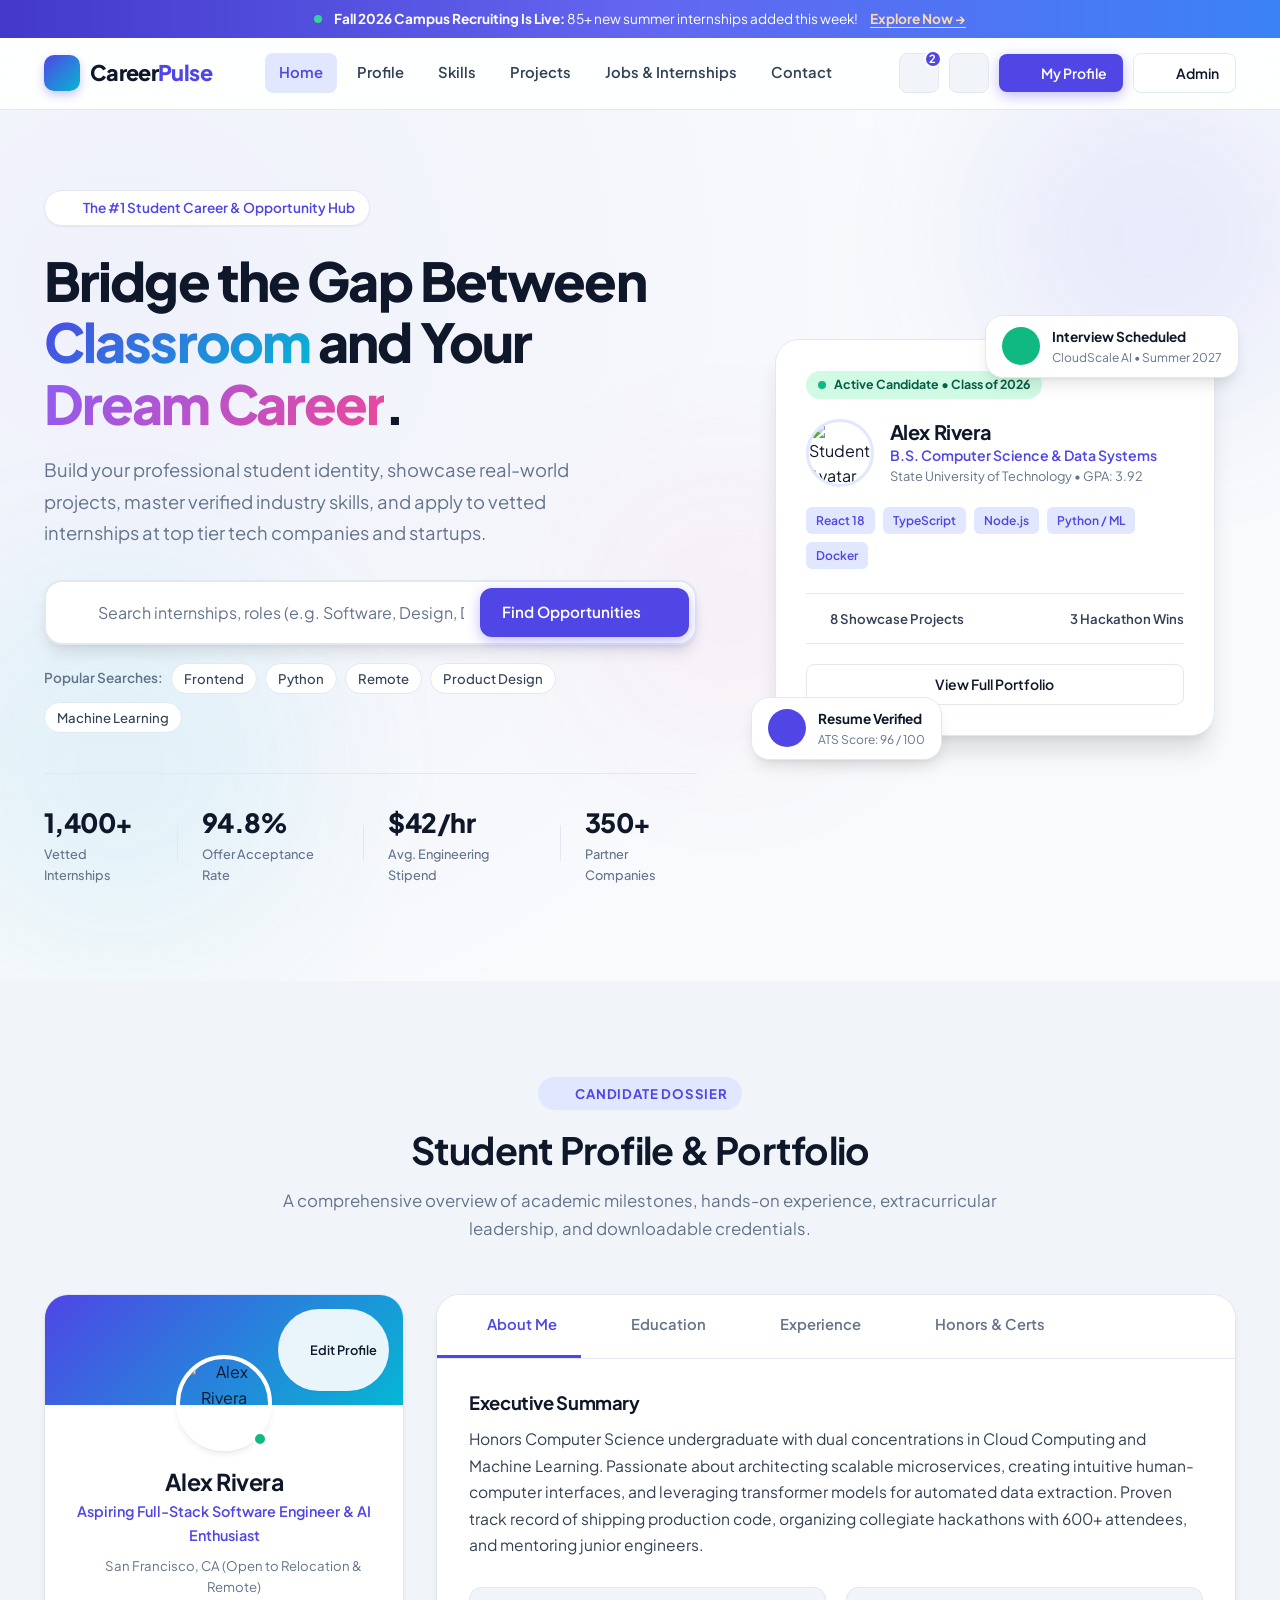
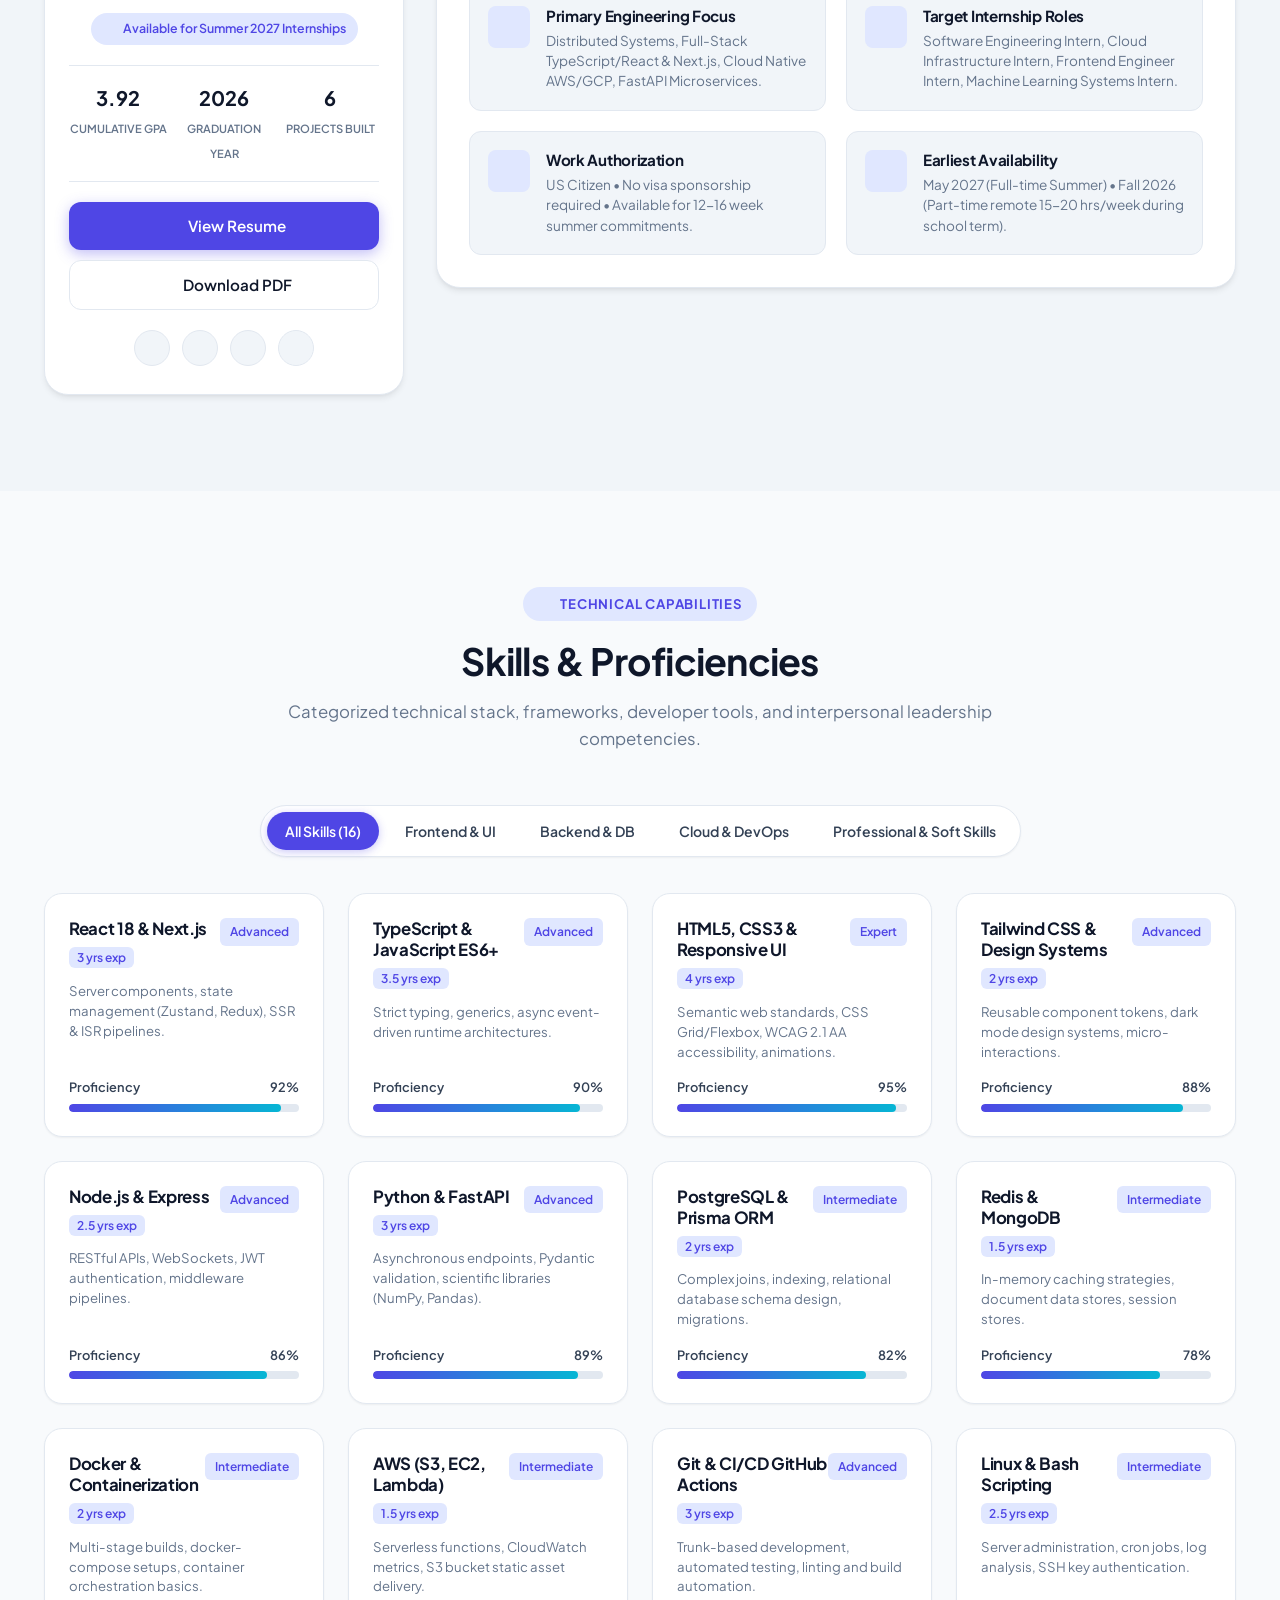
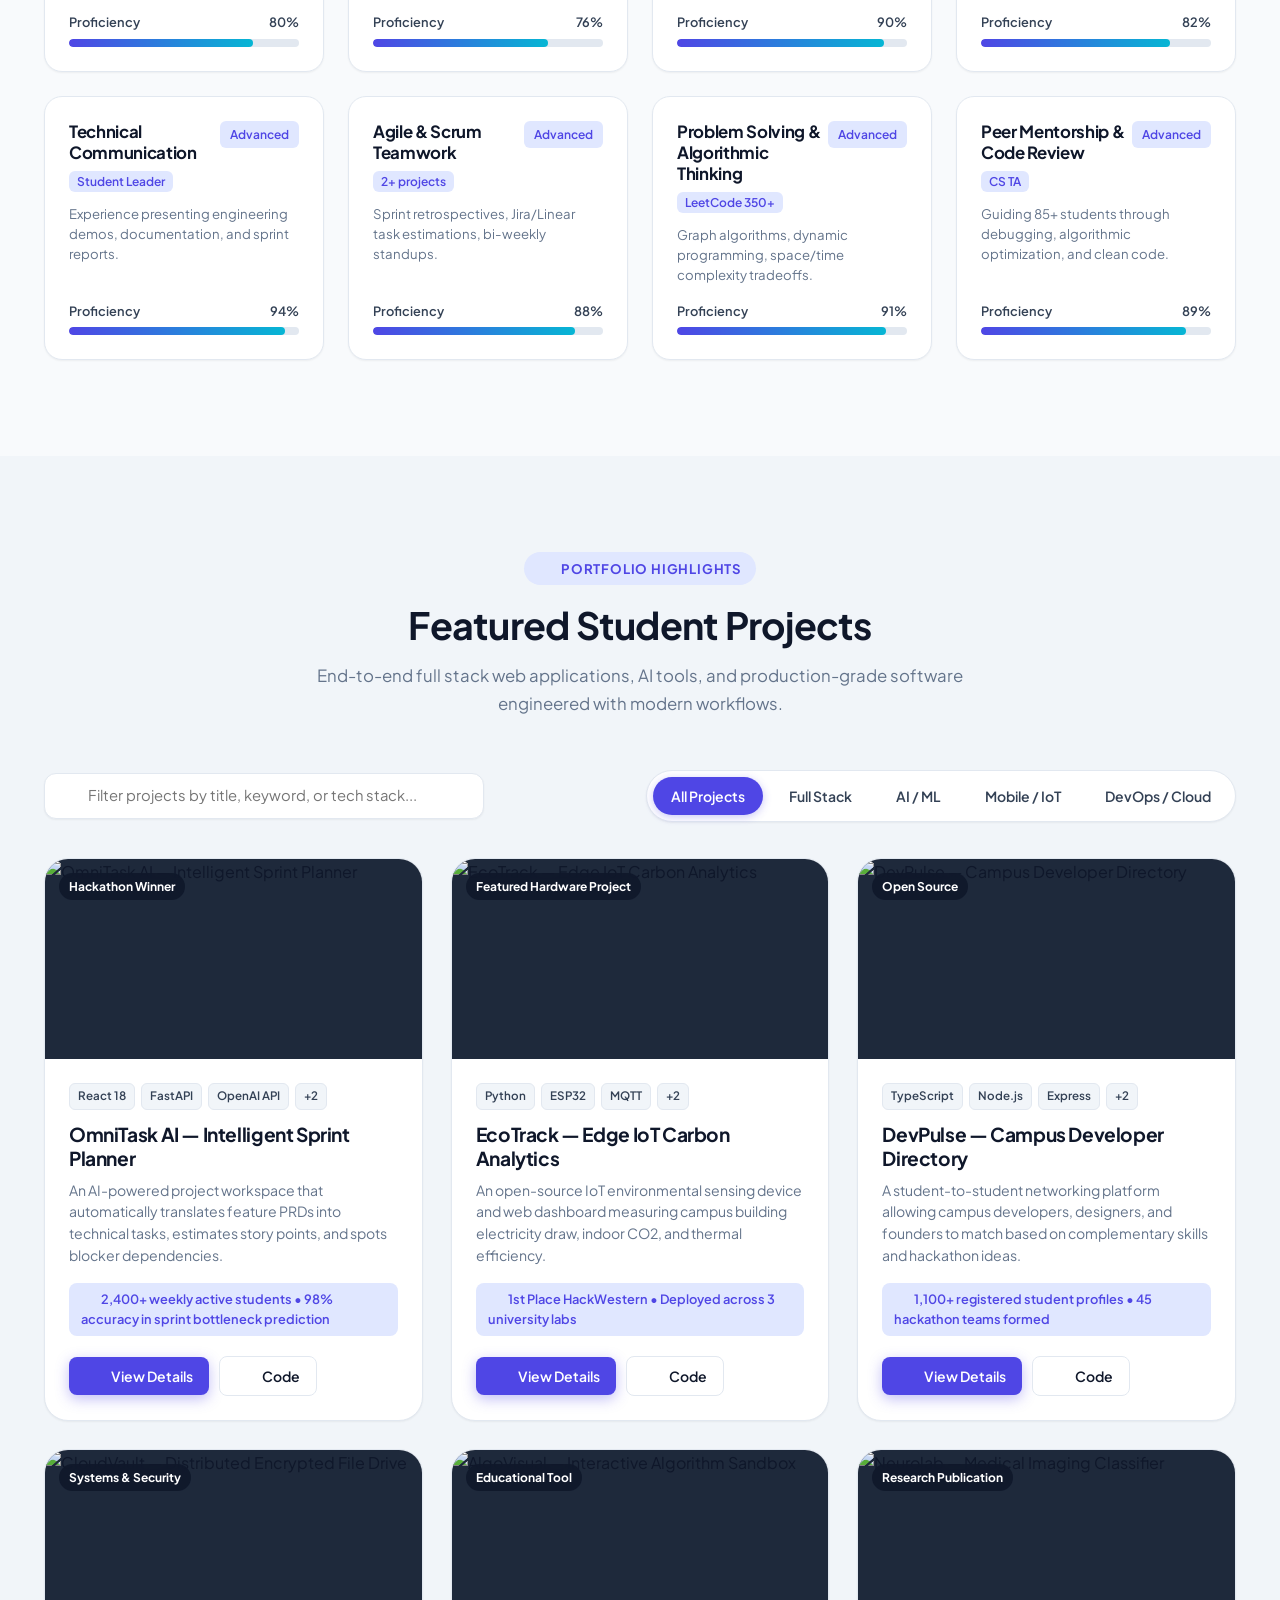
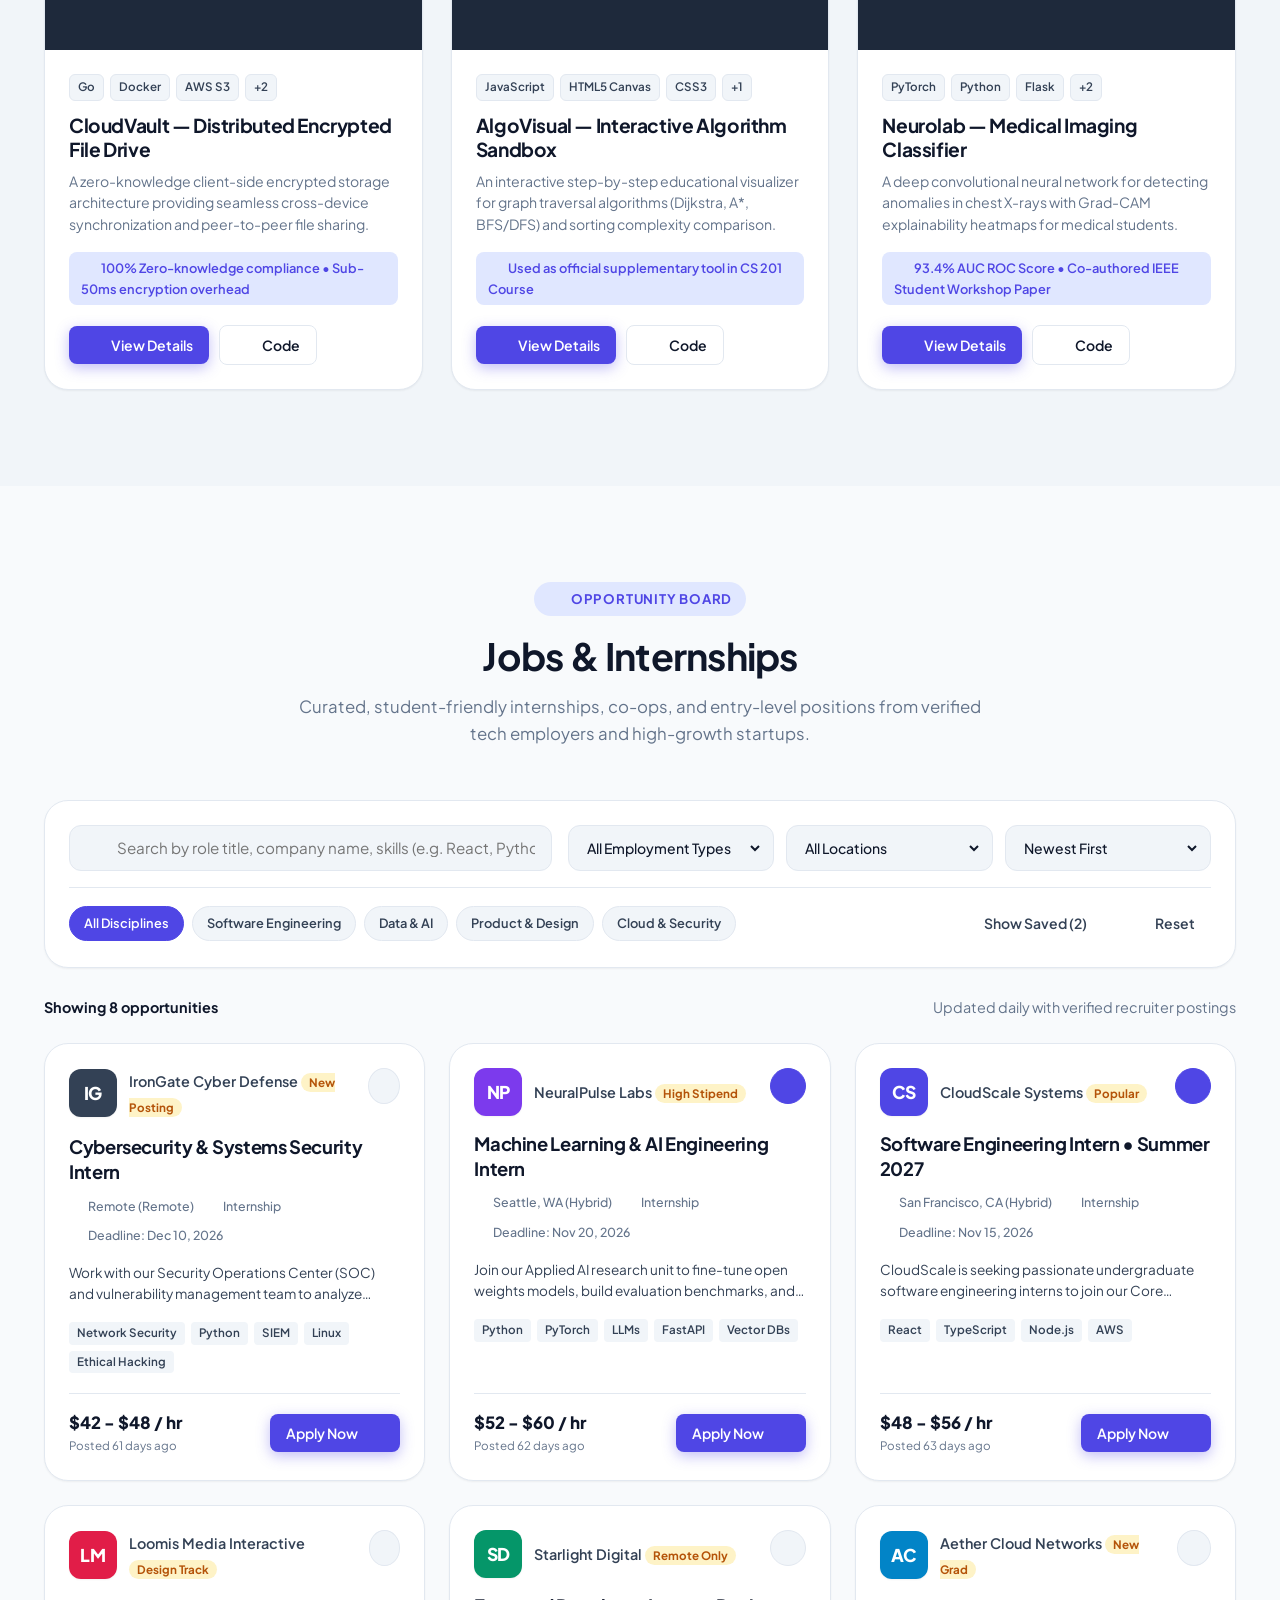
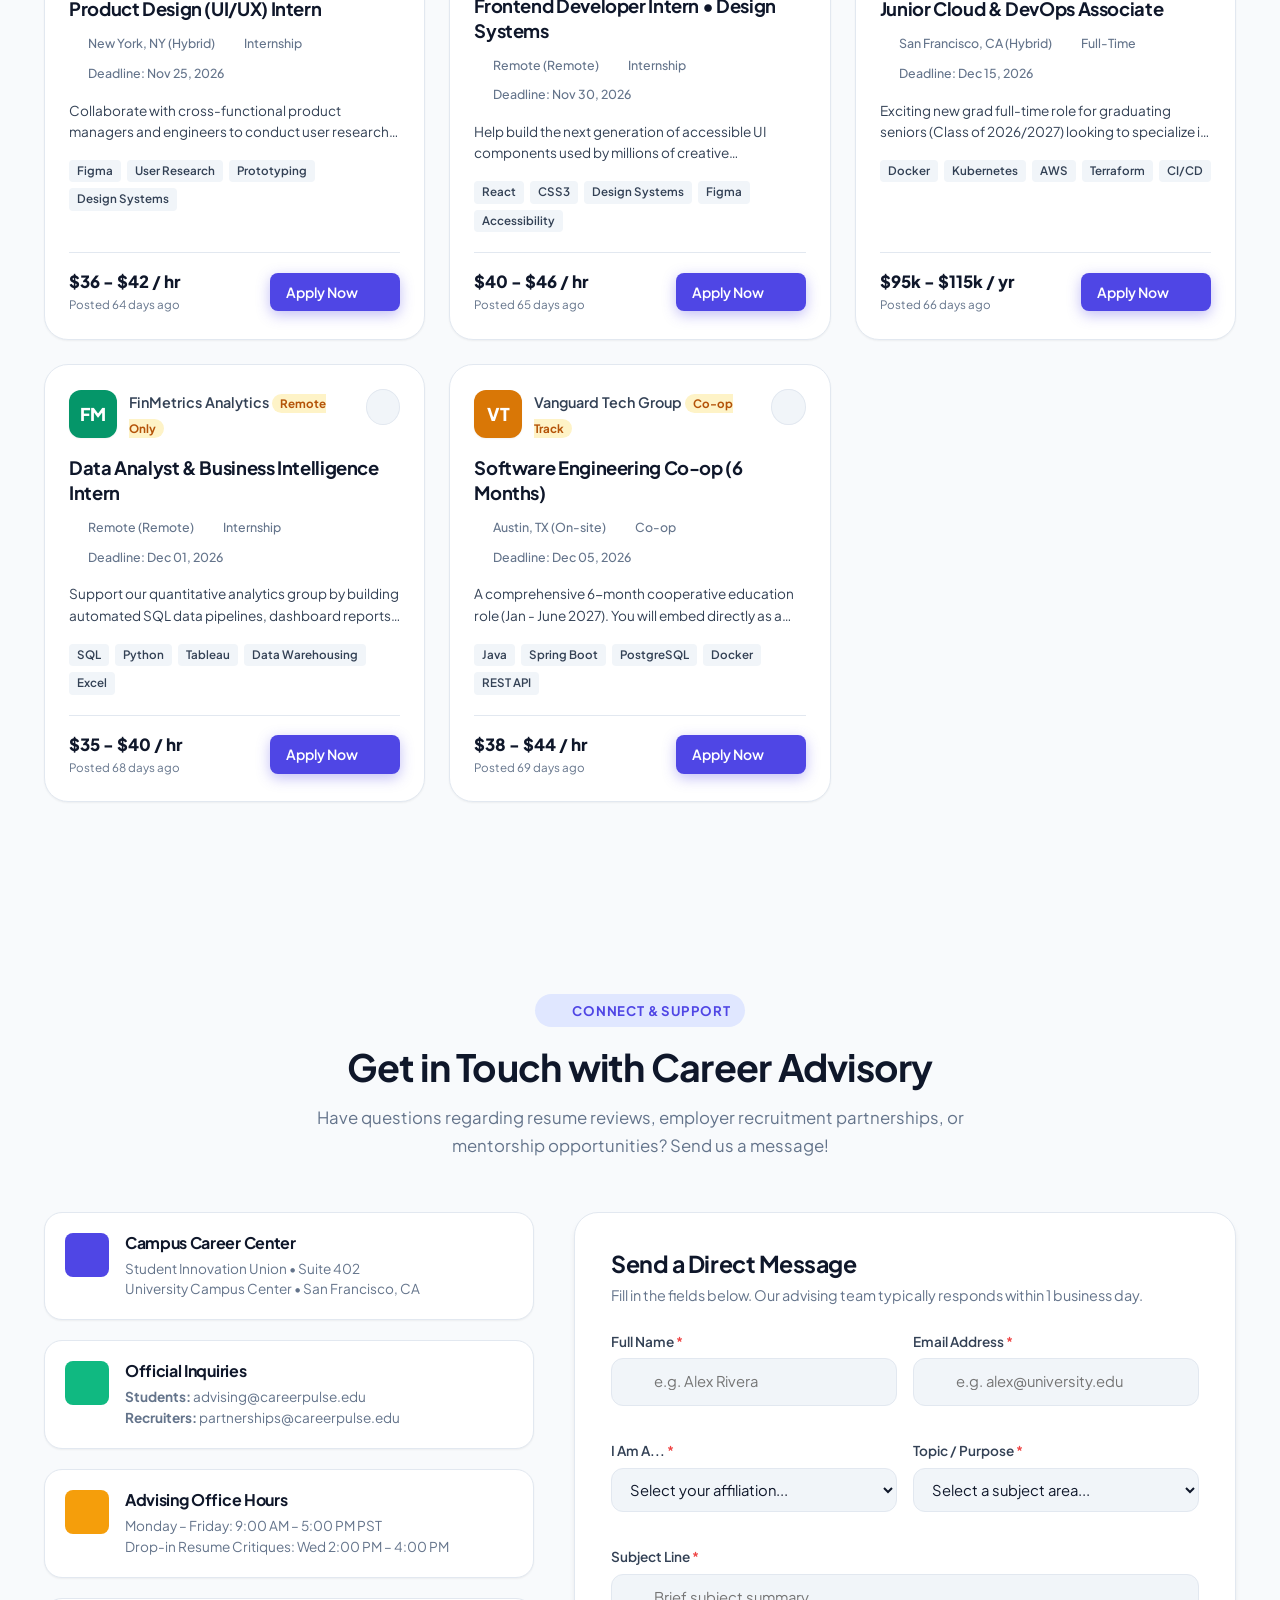
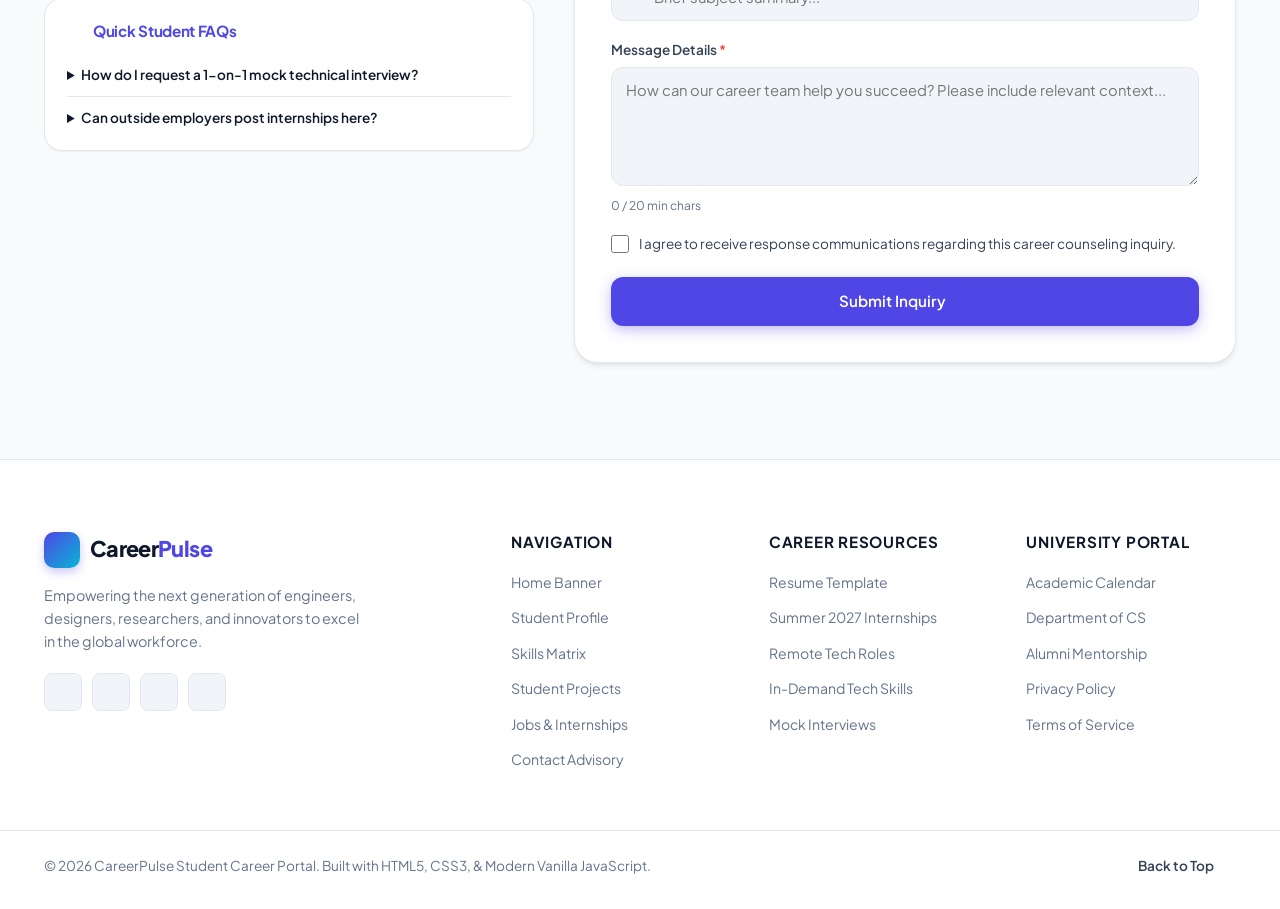
==== commit ada032bf: "Add full Admin Panel and dual-portal structure with synchronized DataStore" ====
--- a/index.html
+++ b/index.html
@@ -61,6 +61,12 @@
           <i data-lucide="user-check"></i>
           <span>My Profile</span>
         </button>
+
+        <!-- Admin Portal Direct Link -->
+        <a href="admin.html" class="btn btn-outline btn-sm" id="adminPortalBtn" title="Open Admin Panel">
+          <i data-lucide="shield"></i>
+          <span>Admin</span>
+        </a>
 
         <!-- Mobile Menu Hamburger -->
         <button class="nav-btn mobile-menu-btn" id="mobileMenuBtn" aria-label="Toggle Navigation Menu" aria-expanded="false">
@@ -1204,6 +1210,7 @@
 
   <!-- JavaScript Files -->
   <script src="js/data.js"></script>
+  <script src="js/store.js"></script>
   <script src="js/app.js"></script>
 </body>
 </html>
